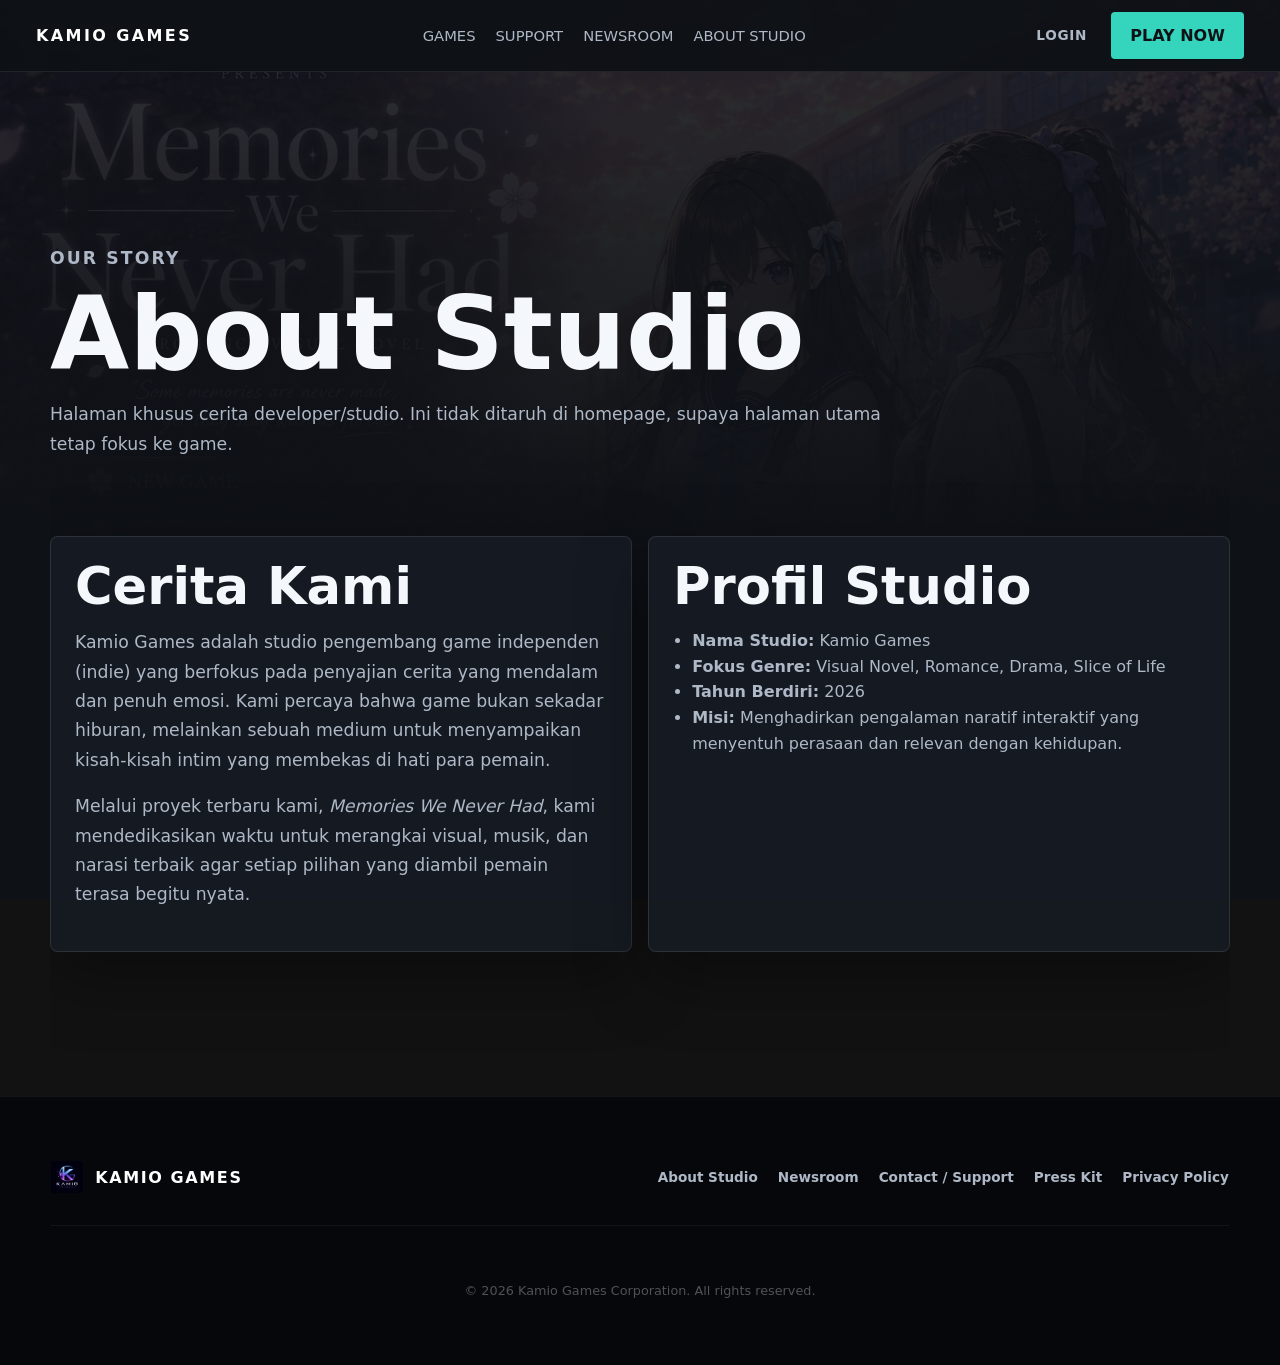
==== Frontend/about.html @ 35929f18 "revisi-2" ====
<!doctype html>
<html lang="id">
  <head>
    <meta charset="UTF-8" />
    <meta name="viewport" content="width=device-width, initial-scale=1.0" />
    <title>About Studio - Kamio Games</title>
    <link rel="stylesheet" href="styles.css" />
  </head>
  <body>
    <header class="site-header global-navbar">
      <a class="brand" href="index.html" aria-label="Kamio Games home">
        <span class="brand-text">KAMIO GAMES</span>
      </a>
      <nav class="main-nav" aria-label="Main navigation">
        <a href="index.html#games-section" class="nav-link">GAMES</a>
        <a href="contact.html" class="nav-link">SUPPORT</a>
        <a href="devlog.html" class="nav-link">NEWSROOM</a>
        <a href="about.html" class="nav-link">ABOUT STUDIO</a>
      </nav>
      <div class="header-right-actions">
        <a class="header-login" href="#">LOGIN</a>
        <a class="header-cta portal-cta" href="index.html#games-section">PLAY NOW</a>
      </div>
    </header>

    <main class="inner-page">
      <section class="page-hero section-label" data-point="A">
        <p class="eyebrow">Our Story</p>
        <h1>About Studio</h1>
        <p>
          Halaman khusus cerita developer/studio. Ini tidak ditaruh di homepage,
          supaya halaman utama tetap fokus ke game.
        </p>
      </section>

      <section class="content-grid">
        <article class="content-panel">
          <h2>Cerita Kami</h2>
          <p>
            Kamio Games adalah studio pengembang game independen (indie) yang
            berfokus pada penyajian cerita yang mendalam dan penuh emosi. Kami
            percaya bahwa game bukan sekadar hiburan, melainkan sebuah medium
            untuk menyampaikan kisah-kisah intim yang membekas di hati para
            pemain.
          </p>
          <p>
            Melalui proyek terbaru kami, <em>Memories We Never Had</em>, kami
            mendedikasikan waktu untuk merangkai visual, musik, dan narasi
            terbaik agar setiap pilihan yang diambil pemain terasa begitu nyata.
          </p>
        </article>
        <article class="content-panel">
          <h2>Profil Studio</h2>
          <ul>
            <li><strong>Nama Studio:</strong> Kamio Games</li>
            <li>
              <strong>Fokus Genre:</strong> Visual Novel, Romance, Drama, Slice
              of Life
            </li>
            <li><strong>Tahun Berdiri:</strong> 2026</li>
            <li>
              <strong>Misi:</strong> Menghadirkan pengalaman naratif interaktif
              yang menyentuh perasaan dan relevan dengan kehidupan.
            </li>
          </ul>
        </article>
      </section>
    </main>

    <footer class="site-footer portal-footer">
      <div class="footer-top-nexon">
        <div class="footer-brand-nexon">
          <img
            class="footer-logo"
            src="../Asset/Kamio-games-logo.jpeg"
            alt="Kamio Games"
          />
          <span>KAMIO GAMES</span>
        </div>
        <nav class="footer-links-nexon" aria-label="Footer navigation">
          <a href="about.html">About Studio</a>
          <a href="devlog.html">Newsroom</a>
          <a href="contact.html">Contact / Support</a>
          <a href="press-kit.html">Press Kit</a>
          <a href="privacy.html">Privacy Policy</a>
        </nav>
      </div>
      <div class="footer-bottom-nexon">
        <p>&copy; 2026 Kamio Games Corporation. All rights reserved.</p>
      </div>
    </footer>
  </body>
</html>
---- Frontend/styles.css ----
:root {
  color-scheme: dark;
  --bg: #0e1116;
  --bg-soft: #171c24;
  --bg-panel: #202733;
  --line: #343d4c;
  --text: #f4f7fb;
  --muted: #aeb8c6;
  --accent: #35d4bd;
  --accent-2: #f2c94c;
  --danger: #ff647c;
  --shadow: 0 24px 70px rgba(0, 0, 0, 0.36);
  --pad: clamp(1rem, 4vw, 4rem);
}

* {
  box-sizing: border-box;
}

html {
  scroll-behavior: smooth;
}

body {
  margin: 0;
  background:
    linear-gradient(180deg, rgba(14, 17, 22, 0.86), #0e1116 34rem),
    url("../Asset/main-menu.jpeg");
  background-attachment: fixed;
  background-position: center top;
  background-size: cover;
  color: var(--text);
  font-family:
    Inter,
    ui-sans-serif,
    system-ui,
    -apple-system,
    BlinkMacSystemFont,
    "Segoe UI",
    sans-serif;
}

a {
  color: inherit;
  text-decoration: none;
}

.site-header {
  position: sticky;
  top: 0;
  z-index: 10;
  display: grid;
  grid-template-columns: auto 1fr auto;
  align-items: center;
  gap: 2rem;
  min-height: 4.5rem;
  padding: 0 2.25rem;
  background: rgba(12, 15, 20, 0.92);
  border-bottom: 1px solid rgba(255, 255, 255, 0.08);
  backdrop-filter: blur(16px);
}

.brand,
.footer-brand {
  display: inline-flex;
  align-items: center;
  gap: 0.7rem;
  font-weight: 800;
  letter-spacing: 0;
}

.brand-mark {
  display: grid;
  width: 2rem;
  height: 2rem;
  place-items: center;
  background: linear-gradient(135deg, var(--accent), #3868ff);
  border-radius: 0.4rem;
  color: #081015;
  font-weight: 900;
}

.main-nav,
.site-footer nav {
  display: flex;
  flex-wrap: wrap;
  gap: 1.25rem;
  color: var(--muted);
  font-size: 0.92rem;
}

.main-nav {
  justify-content: center;
}

.main-nav a:hover,
.site-footer a:hover {
  color: var(--text);
}

.header-cta,
.primary-button,
.secondary-button {
  display: inline-flex;
  align-items: center;
  justify-content: center;
  min-height: 2.9rem;
  padding: 0 1.2rem;
  border-radius: 0.45rem;
  font-weight: 800;
}

.header-cta,
.primary-button {
  background: var(--accent);
  color: #061114;
}

.secondary-button {
  border: 1px solid rgba(255, 255, 255, 0.34);
  color: var(--text);
}

main {
  overflow: hidden;
}

.hero,
.preview-section,
.game-strip,
.game-overview,
.media-section,
.devlog,
.about,
.final-cta,
.inner-page {
  width: min(1180px, calc(100% - 2rem));
  margin: 0 auto;
}

.hero {
  display: grid;
  grid-template-columns: minmax(0, 0.95fr) minmax(20rem, 1.05fr);
  align-items: center;
  gap: 4rem;
  min-height: calc(100vh - 4.5rem);
  padding: 5rem 0 4rem;
}

.hero-copy {
  max-width: 38rem;
}

.eyebrow {
  margin: 0 0 0.85rem;
  color: var(--accent);
  font-size: 0.8rem;
  font-weight: 800;
  letter-spacing: 0.12em;
  text-transform: uppercase;
}

h1,
h2,
h3,
p {
  margin-top: 0;
}

h1 {
  margin-bottom: 1.2rem;
  font-size: clamp(3rem, 8vw, 6.8rem);
  line-height: 0.92;
}

h2 {
  margin-bottom: 1rem;
  font-size: clamp(2rem, 4vw, 3.4rem);
  line-height: 1;
}

h3 {
  margin-bottom: 1rem;
  font-size: 1.15rem;
}

.hero-text,
.preview-copy p,
.about p,
.post-list p,
.final-cta p,
.page-hero p,
.content-panel p {
  color: var(--muted);
  font-size: 1.08rem;
  line-height: 1.7;
}

.hero-actions {
  display: flex;
  flex-wrap: wrap;
  gap: 0.9rem;
  margin-top: 2rem;
}

.hero-art {
  min-height: 34rem;
  padding: 1rem;
  background:
    linear-gradient(135deg, rgba(53, 212, 189, 0.22), rgba(242, 201, 76, 0.06)),
    rgba(255, 255, 255, 0.04);
  border: 1px solid rgba(255, 255, 255, 0.12);
  box-shadow: var(--shadow);
}

.art-frame,
.preview-window,
.trailer-card,
.screenshot-row div {
  display: grid;
  place-items: center;
  background:
    linear-gradient(
      135deg,
      rgba(255, 255, 255, 0.12),
      rgba(255, 255, 255, 0.03)
    ),
    var(--bg-panel);
  border: 1px solid rgba(255, 255, 255, 0.12);
  border-radius: 12px;
  overflow: hidden;
  color: var(--text);
  text-align: center;
}

.art-frame {
  height: 100%;
  min-height: 32rem;
  align-content: center;
  gap: 0.7rem;
}

.art-frame span,
.preview-window span,
.trailer-card span {
  font-size: 2rem;
  font-weight: 900;
}

.art-frame small,
.preview-window small {
  max-width: 18rem;
  color: var(--muted);
  line-height: 1.5;
}

.section-heading {
  max-width: 44rem;
  margin-bottom: 2rem;
}

.preview-section {
  display: grid;
  grid-template-columns: minmax(0, 0.75fr) minmax(28rem, 1.25fr);
  align-items: center;
  gap: 2rem;
  padding: 2rem 0 5rem;
}

.preview-copy {
  max-width: 32rem;
}

.preview-window.image-preview {
  width: 100%;
  aspect-ratio: 3 / 2;
  max-height: 34rem;
  display: block;
  overflow: hidden;
}

.preview-window.image-preview img {
  width: 100%;
  height: 100%;
  object-fit: cover;
  object-position: center;
  display: block;
}

.game-strip {
  display: grid;
  grid-template-columns: repeat(4, minmax(0, 1fr));
  gap: 1px;
  overflow: hidden;
  background: rgba(255, 255, 255, 0.12);
  border: 1px solid rgba(255, 255, 255, 0.12);
  border-radius: 0.5rem;
  box-shadow: var(--shadow);
}

.game-strip article {
  display: grid;
  gap: 0.45rem;
  min-height: 7rem;
  padding: 1.4rem;
  background: rgba(23, 28, 36, 0.94);
}

.game-strip span {
  color: var(--accent-2);
  font-size: 0.78rem;
  font-weight: 800;
  letter-spacing: 0.08em;
  text-transform: uppercase;
}

.game-strip strong {
  font-size: 1.25rem;
}

.game-overview,
.media-section,
.devlog,
.about,
.final-cta {
  padding: 5rem 0;
}

.game-grid,
.post-list,
.feature-cards,
.content-grid {
  display: grid;
  grid-template-columns: repeat(2, minmax(0, 1fr));
  gap: 1rem;
}

.info-panel,
.feature-panel,
.feature-cards article,
.post-list article,
.content-panel,
.about,
.final-cta {
  background: rgba(23, 28, 36, 0.9);
  border: 1px solid rgba(255, 255, 255, 0.1);
  border-radius: 0.5rem;
  box-shadow: var(--shadow);
}

.info-panel,
.feature-panel,
.feature-cards article,
.post-list article,
.content-panel {
  padding: 1.5rem;
}

dl,
dd {
  margin: 0;
}

dl {
  display: grid;
  gap: 1rem;
}

dt,
.post-list span {
  color: var(--accent-2);
  font-size: 0.78rem;
  font-weight: 800;
  letter-spacing: 0.08em;
  text-transform: uppercase;
}

dd,
.feature-panel li,
.content-panel li {
  color: var(--muted);
  line-height: 1.6;
}

.feature-panel ul,
.content-panel ul {
  margin: 0;
  padding-left: 1.2rem;
}

.feature-cards {
  grid-template-columns: repeat(3, minmax(0, 1fr));
}

.feature-cards p {
  margin-bottom: 0;
  color: var(--muted);
  line-height: 1.65;
}

.trailer-card {
  aspect-ratio: 16 / 7;
  margin-bottom: 1rem;
}

.screenshot-row {
  display: grid;
  grid-template-columns: repeat(3, minmax(0, 1fr));
  gap: 1rem;
}

.screenshot-row div {
  aspect-ratio: 16 / 10;
  color: var(--muted);
  font-weight: 800;
}

.about {
  display: grid;
  grid-template-columns: 0.8fr 1.2fr;
  gap: 2rem;
  padding: 2rem;
}

.final-cta {
  text-align: center;
  padding: 4rem 2rem;
}

.final-cta .hero-actions {
  justify-content: center;
}

.inner-page {
  padding: 5rem 0;
}

.page-hero {
  display: grid;
  align-content: center;
  min-height: 24rem;
  padding: 5rem 0 3rem;
}

.page-hero h1 {
  max-width: 56rem;
}

.page-hero p {
  max-width: 52rem;
}

.content-grid,
.post-list {
  margin-bottom: 4rem;
}

.legal-copy {
  max-width: 56rem;
}

.site-footer {
  display: grid;
  justify-items: center;
  gap: 1.4rem;
  padding: 3.5rem 1rem;
  background: #0b0d11;
  color: var(--muted);
  text-align: center;
}

.site-footer p {
  margin: 0;
  font-size: 0.86rem;
}

@media (max-width: 820px) {
  .site-header {
    grid-template-columns: 1fr auto;
    gap: 1rem;
    padding: 0.8rem 1rem;
  }

  .main-nav {
    grid-column: 1 / -1;
    justify-content: flex-start;
    order: 3;
  }

  .hero,
  .preview-section,
  .game-strip,
  .game-grid,
  .post-list,
  .about,
  .feature-cards,
  .content-grid {
    grid-template-columns: 1fr;
  }

  .hero {
    gap: 2rem;
    min-height: auto;
    padding-top: 4rem;
  }

  .hero-art,
  .art-frame {
    min-height: 22rem;
  }
}

.screenshot-row {
  display: grid;
  grid-template-columns: repeat(3, minmax(0, 1fr));
  gap: 1rem;
}

.screenshot-row div {
  aspect-ratio: 16 / 10;
  color: var(--muted);
  font-weight: 800;
  border-radius: 24px;
  overflow: hidden;
  border: 1px solid rgba(255, 255, 255, 0.12);
}

.screenshot-row img {
  width: 100%;
  height: auto;
  aspect-ratio: 16 / 10;
  object-fit: cover;
  display: block;
  border-radius: 24px;
  transition: transform 0.3s ease;
  cursor: pointer;
}

.screenshot-row img:hover {
  transform: scale(1.04);
}

.section-label::before,
.hero.section-label::before {
  top: 1rem;
}

.download-page {
  background:
    linear-gradient(180deg, rgba(14, 17, 22, 0.35), rgba(14, 17, 22, 0.96)),
    url("../Asset/main-menu.jpeg");
  background-position: center;
  background-size: cover;
  background-attachment: fixed;
}

.download-hero {
  display: grid;
  place-items: center;
  min-height: calc(100vh - 4.5rem);
  padding: 4rem 1rem;
  text-align: center;
}

.download-hero-content {
  width: min(920px, 100%);
}

.download-hero p {
  max-width: 42rem;
  margin-left: auto;
  margin-right: auto;
  color: var(--muted);
  font-size: 1.08rem;
  line-height: 1.7;
}

.download-actions {
  display: flex;
  flex-wrap: wrap;
  gap: 1rem;
  margin-top: 2rem;
}

.download-actions-center {
  justify-content: center;
}

.download-button {
  display: inline-flex;
  align-items: center;
  gap: 0.75rem;
  min-width: 18rem;
  min-height: 5.6rem;
  padding: 1rem 1.4rem;
  border-radius: 0.45rem;
  font-weight: 900;
  text-transform: uppercase;
  box-shadow: 0 18px 45px rgba(0, 0, 0, 0.32);
  transition:
    transform 0.2s ease,
    box-shadow 0.2s ease,
    filter 0.2s ease;
}

.download-button:hover {
  transform: translateY(-3px);
  box-shadow: 0 24px 55px rgba(0, 0, 0, 0.42);
  filter: brightness(1.04);
}

.download-button strong {
  display: block;
  font-size: 1.1rem;
  line-height: 1.1;
  letter-spacing: 0.04em;
}

.download-button small {
  display: block;
  margin-top: 0.25rem;
  font-size: 0.78rem;
  color: rgba(255, 255, 255, 0.72);
  text-transform: none;
}

.download-icon {
  display: grid;
  place-items: center;
  width: 2.4rem;
  height: 2.4rem;
  flex: 0 0 auto;
  border-radius: 0.35rem;
  background: rgba(0, 0, 0, 0.22);
  color: #ffffff;
  font-size: 0.85rem;
  font-weight: 950;
}

.download-icon img {
  width: 1.65rem;
  height: 1.65rem;
  object-fit: contain;
}

.android-download {
  background: #35d4bd;
  color: #061114;
}

.android-download small {
  color: rgba(6, 17, 20, 0.72);
}

.android-download .download-icon {
  background: rgba(6, 17, 20, 0.16);
  color: #061114;
}

.windows-download {
  background: #f2c94c;
  color: #12100a;
}

.windows-download small {
  color: rgba(18, 16, 10, 0.72);
}

.windows-download .download-icon {
  background: rgba(18, 16, 10, 0.16);
  color: #12100a;
}

.download-section {
  width: min(1180px, calc(100% - 2rem));
  margin: 0 auto;
  padding: 5rem 2rem;
  text-align: center;
  background:
    linear-gradient(180deg, rgba(14, 17, 22, 0.74), rgba(14, 17, 22, 0.92)),
    url("main-menu.jpeg");
  background-position: center;
  background-size: cover;
  border: 1px solid rgba(255, 255, 255, 0.12);
  border-radius: 0.5rem;
  box-shadow: var(--shadow);
}

.download-section p {
  max-width: 42rem;
  margin-left: auto;
  margin-right: auto;
  color: var(--muted);
}

@media (max-width: 620px) {
  .download-actions {
    flex-direction: column;
  }

  .download-button {
    width: 100%;
    min-width: 0;
  }
}

.footer-logo {
  width: 2rem;
  height: 2rem;
  object-fit: cover;
  border-radius: 0.4rem;
}

.contact-body {
  background:
    linear-gradient(180deg, rgba(14, 17, 22, 0.35), rgba(14, 17, 22, 0.96)),
    url("../Asset/main-menu.jpeg") center / cover fixed;
}

.contact-page {
  min-height: 100vh;
  display: grid;
  align-items: center;
  padding: 5rem 2rem;
  overflow: hidden;
}

.contact-page::before {
  content: "";
  position: fixed;
  inset: 0;
  pointer-events: none;
}

.contact-shell {
  position: relative;
  z-index: 1;
  width: min(1120px, 100%);
  margin: 0 auto;
  display: grid;
  grid-template-columns: minmax(18rem, 0.72fr) minmax(22rem, 1fr);
  gap: clamp(2rem, 6vw, 5rem);
  align-items: center;
}

.contact-copy {
  max-width: 30rem;
}

.contact-copy h1 {
  margin-bottom: 1.25rem;
  font-size: clamp(4.5rem, 10vw, 8.5rem);
  line-height: 0.86;
}

.contact-copy p:not(.eyebrow) {
  color: rgba(244, 247, 251, 0.74);
  font-size: 1.08rem;
  line-height: 1.8;
}

.contact-board {
  display: grid;
  gap: 1rem;
  padding: 1rem;
  border: 1px solid rgba(255, 255, 255, 0.12);
  border-radius: 0.5rem;
  background:
    linear-gradient(
      135deg,
      rgba(255, 255, 255, 0.1),
      rgba(255, 255, 255, 0.03)
    ),
    rgba(15, 20, 29, 0.66);
  box-shadow: var(--shadow);
  backdrop-filter: blur(18px);
}

.support-card,
.social-grid a {
  border: 1px solid rgba(255, 255, 255, 0.1);
  background: rgba(13, 18, 27, 0.76);
  transition:
    transform 0.2s ease,
    border-color 0.2s ease,
    background 0.2s ease;
}

.support-card:hover,
.social-grid a:hover {
  transform: translateY(-3px);
  border-color: rgba(53, 212, 189, 0.58);
  background: rgba(24, 34, 45, 0.86);
}

.support-card {
  display: grid;
  gap: 0.65rem;
  min-height: 13rem;
  padding: clamp(1.4rem, 4vw, 2rem);
  border-left: 0.32rem solid var(--accent);
}

.support-card span,
.social-grid span {
  color: var(--accent-2);
  font-size: 0.76rem;
  font-weight: 900;
  letter-spacing: 0.1em;
  text-transform: uppercase;
}

.support-card strong {
  color: var(--text);
  font-size: clamp(1.55rem, 4vw, 2.6rem);
  line-height: 1.05;
}

.support-card small {
  max-width: 28rem;
  color: rgba(244, 247, 251, 0.62);
  font-size: 0.98rem;
  line-height: 1.6;
}

.social-grid {
  display: grid;
  grid-template-columns: repeat(3, minmax(0, 1fr));
  gap: 1rem;
}

.social-grid a {
  display: grid;
  gap: 0.35rem;
  min-height: 8rem;
  align-content: end;
  padding: 1.1rem;
  border-radius: 0.4rem;
}

.social-grid strong {
  color: var(--text);
  font-size: 1.05rem;
}

@media (max-width: 820px) {
  .contact-page {
    min-height: auto;
    padding: 4rem 1rem;
  }

  .contact-shell {
    grid-template-columns: 1fr;
  }

  .contact-copy h1 {
    font-size: clamp(4rem, 20vw, 6rem);
  }

  .social-grid {
    grid-template-columns: 1fr;
  }
}

.home-page {
  background: #090c10;
  font-family: "Inter", sans-serif;
}

.global-navbar {
  background: rgba(14, 17, 22, 0.95) !important;
  border-bottom: 1px solid rgba(255, 255, 255, 0.08);
  backdrop-filter: blur(10px);
}

.brand-text {
  font-weight: 900 !important;
  letter-spacing: 0.15em;
  color: #fff;
}

.header-right-actions {
  display: flex;
  align-items: center;
  gap: 1.5rem;
}

.header-login {
  color: var(--muted);
  font-size: 0.85rem;
  font-weight: 700;
  letter-spacing: 0.05em;
  transition: color 0.2s;
}

.header-login:hover {
  color: #fff;
}

.portal-cta {
  background: var(--accent) !important;
  color: #0e1116;
  font-weight: 800 !important;
  border-radius: 4px !important;
  padding: 0.5rem 1.2rem !important;
}

.portal-hero {
  position: relative;
  height: 80vh;
  min-height: 500px;
  display: flex;
  align-items: center;
  padding: 0 var(--pad);
  background:
    linear-gradient(
      90deg,
      rgba(9, 12, 16, 0.95) 30%,
      rgba(9, 12, 16, 0.4) 100%
    ),
    url("../Asset/main-menu.jpeg") no-repeat center top;
  background-size: cover;
  overflow: hidden;
}

.portal-hero-content {
  position: relative;
  z-index: 2;
  max-width: 600px;
}

.hero-tagline {
  color: var(--accent);
  font-weight: 800;
  letter-spacing: 0.2em;
  font-size: 0.9rem;
  margin-bottom: 0.5rem;
}

.hero-game-title {
  font-size: clamp(2.5rem, 5vw, 4rem);
  line-height: 1.1;
  font-weight: 900;
  margin: 0 0 1.5rem 0;
  color: #fff;
  text-shadow: 0 4px 20px rgba(0, 0, 0, 0.6);
}

.hero-game-desc {
  color: var(--muted);
  font-size: 1.1rem;
  line-height: 1.6;
  margin-bottom: 2rem;
}

.hero-portal-actions {
  display: flex;
  gap: 1rem;
  flex-wrap: wrap;
}

.btn-primary-nexon {
  background: #fff;
  color: #000;
  padding: 0.9rem 2rem;
  font-weight: 800;
  font-size: 0.95rem;
  border-radius: 4px;
  letter-spacing: 0.05em;
  transition:
    transform 0.2s,
    background-color 0.2s;
}

.btn-primary-nexon:hover {
  background: var(--accent);
  transform: translateY(-2px);
}

.btn-secondary-nexon {
  background: rgba(255, 255, 255, 0.1);
  color: #fff;
  padding: 0.9rem 2rem;
  font-weight: 700;
  font-size: 0.9rem;
  border-radius: 4px;
  backdrop-filter: blur(5px);
  border: 1px solid rgba(255, 255, 255, 0.2);
  transition: background 0.2s;
}

.btn-secondary-nexon:hover {
  background: rgba(255, 255, 255, 0.1);
}

.portal-games-grid-container {
  padding: 5rem var(--pad);
  max-width: 1300px;
  margin: 0 auto;
}

.section-header-nexon {
  display: flex;
  justify-content: space-between;
  align-items: center;
  border-bottom: 2px solid rgba(255, 255, 255, 0.5);
  padding-bottom: 1rem;
  margin-bottom: 2.5rem;
}

.section-header-nexon h2 {
  font-size: 1.75rem;
  font-weight: 900;
  letter-spacing: 0.05em;
  margin: 0;
}

.game-filters {
  display: flex;
  gap: 0.5rem;
}

.filter-btn {
  background: transparent;
  border: none;
  color: var(--muted);
  font-weight: 700;
  font-size: 0.85rem;
  cursor: pointer;
  letter-spacing: 0.05rem;
  transition: color 0.2s;
}

.filter-btn.active,
.filter-btn:hover {
  color: #fff;
  border-bottom: 2px solid #fff;
}

.games-grid-nexon {
  display: grid;
  grid-template-columns: repeat(auto-fill, minmax(320px, 1fr));
  gap: 1rem;
}

.game-card-nexon {
  background: #13171f;
  border-radius: 8px;
  overflow: hidden;
  border: 1px solid rgba(255, 255, 255, 0.03);
  transition:
    transform 0.3s,
    box-shadow 0.3s;
}

.game-card-nexon:hover {
  transform: translateY(-6px);
  box-shadow: 0 15px 35px rgba(0, 0, 0, 0.5);
  border-color: rgba(53, 212, 189, 0.3);
}

.card-img-wrapper {
  position: relative;
  height: 200px;
  background: #1a202c;
  overflow: hidden;
}

.card-img-wrapper img {
  width: 100%;
  height: 100%;
  object-fit: cover;
  transition: transform 0.5s;
}

.game-card-nexon:hover .card-img-wrapper img {
  transform: scale(1.05);
}

.card-hover-overlay {
  position: absolute;
  top: 0;
  left: 0;
  width: 100%;
  height: 100%;
  background: rgba(9, 12, 16, 0.8);
  display: flex;
  align-items: center;
  justify-content: center;
  opacity: 0;
  transition: opacity 0.25s;
}

.card-img-wrapper:hover .card-hover-overlay {
  opacity: 1;
}

.card-btn {
  background: var(--accent);
  color: #000;
  padding: 0.6rem 1.5rem;
  font-weight: 800;
  font-size: 0.85rem;
  border-radius: 4px;
}

.placeholder-card-img {
  width: 100%;
  height: 100%;
  display: flex;
  align-items: center;
  justify-content: center;
  color: rgba(255, 255, 255, 0.2);
  font-weight: 700;
  letter-spacing: 0.1em;
  font-size: 0.9rem;
}

.game-card-info {
  padding: 1.5rem;
}

.game-card-info h3 {
  margin: 0 0 0.5rem 0;
  font-size: 1.2rem;
  color: #fff;
}

.game-card-info p {
  margin: 0 0 1rem 0;
  color: var(--muted);
  font-size: 0.85rem;
}

.platform-tags {
  display: flex;
  gap: 0.5rem;
}

.platform-tags span {
  font-size: 0.65rem;
  font-weight: 800;
  padding: 0.2rem 0.5rem;
  border-radius: 3px;
  background: rgba(255, 255, 255, 0.08);
}

.tag-pc {
  color: #56ccf2;
}
.tag-mobile {
  color: #6fcf97;
}
.item-disabled {
  opacity: 0.6;
}

.game-card-nexon.is-hidden {
  display: none;
}

.portal-news-section {
  padding: 2rem var(--pad) 6rem var(--pad);
  max-width: 1300px;
  margin: 0 auto;
}

.view-all-news {
  color: var(--accent);
  font-size: 0.9rem;
  font-weight: 700;
}

.news-list-nexon {
  display: grid;
  grid-template-columns: repeat(auto-fit, minmax(450px, 1fr));
  gap: 1.5rem;
}

@media (max-width: 600px) {
  .news-list-nexon {
    grid-template-columns: 1fr;
  }
}

.news-item-card {
  background: rgba(255, 255, 255, 0.02);
  border: 1px solid rgba(255, 255, 255, 0.05);
  padding: 2rem;
  border-radius: 6px;
  cursor: pointer;
  transition:
    background 0.2s,
    border-color 0.2s;
}

.news-item-card:hover {
  background: rgba(255, 255, 255, 0.04);
  border-color: rgba(255, 255, 255, 0.1);
}

.news-date {
  color: var(--muted);
  font-size: 0.8rem;
  margin-right: 1rem;
}

.news-category {
  color: var(--accent-2);
  font-weight: 800;
  font-size: 0.75rem;
  letter-spacing: 0.05em;
}

.news-item-card h3 {
  margin: 0.75rem 0;
  color: #fff;
  font-size: 1.2rem;
}

.news-item-card p {
  margin: 0;
  color: var(--muted);
  font-size: 0.9rem;
  line-height: 1.5;
}

.portal-footer {
  background: #05070a !important;
  border-top: 1px solid rgba(255, 255, 255, 0.05);
  padding: 4rem var(--pad) !important;
}

.footer-top-nexon {
  width: min(1300px, 100%);
  display: flex;
  justify-content: space-between;
  align-items: center;
  flex-wrap: wrap;
  gap: 2rem;
  margin-bottom: 2rem;
  border-bottom: 1px solid rgba(255, 255, 255, 0.05);
  padding-bottom: 2rem;
}

.footer-brand-nexon {
  display: flex;
  align-items: center;
  gap: 0.75rem;
  font-weight: 900;
  letter-spacing: 0.1em;
  color: #fff;
}

.footer-logo {
  height: 2rem;
  border-radius: 4px;
}

.footer-links-nexon {
  display: flex;
  gap: 1.5rem;
  flex-wrap: wrap;
}

.footer-links-nexon a {
  font-size: 0.85rem;
  color: var(--muted);
  font-weight: 600;
}

.footer-links-nexon a:hover {
  color: #fff;
}

.footer-bottom-nexon p {
  color: rgba(255, 255, 255, 0.3);
  font-size: 0.8rem !important;
  line-height: 1.6;
  margin: 0;
}

.launcher-section {
  max-width: 1300px;
  margin: 0 auto;
  padding: 3rem var(--pad);
  display: flex;
  justify-content: space-between;
  align-items: center;
  gap: 2rem;
  background: #111722;
  border-top: 1px solid rgba(255, 255, 255, 0.08);
  border-bottom: 1px solid rgba(255, 255, 255, 0.08);
}

.launcher-copy {
  max-width: 44rem;
}

.launcher-copy h2 {
  margin: 0 0 1rem;
  font-size: clamp(1.8rem, 3vw, 2.8rem);
}

.launcher-copy p {
  margin: 0;
  color: var(--muted);
  line-height: 1.6;
}

@media (max-width: 720px) {
  .launcher-section {
    flex-direction: column;
    align-items: flex-start;
  }
}

@media (max-width: 820px) {
  .header-right-actions {
    justify-content: flex-end;
  }

  .section-header-nexon {
    align-items: flex-start;
    flex-direction: column;
    gap: 1rem;
  }
}
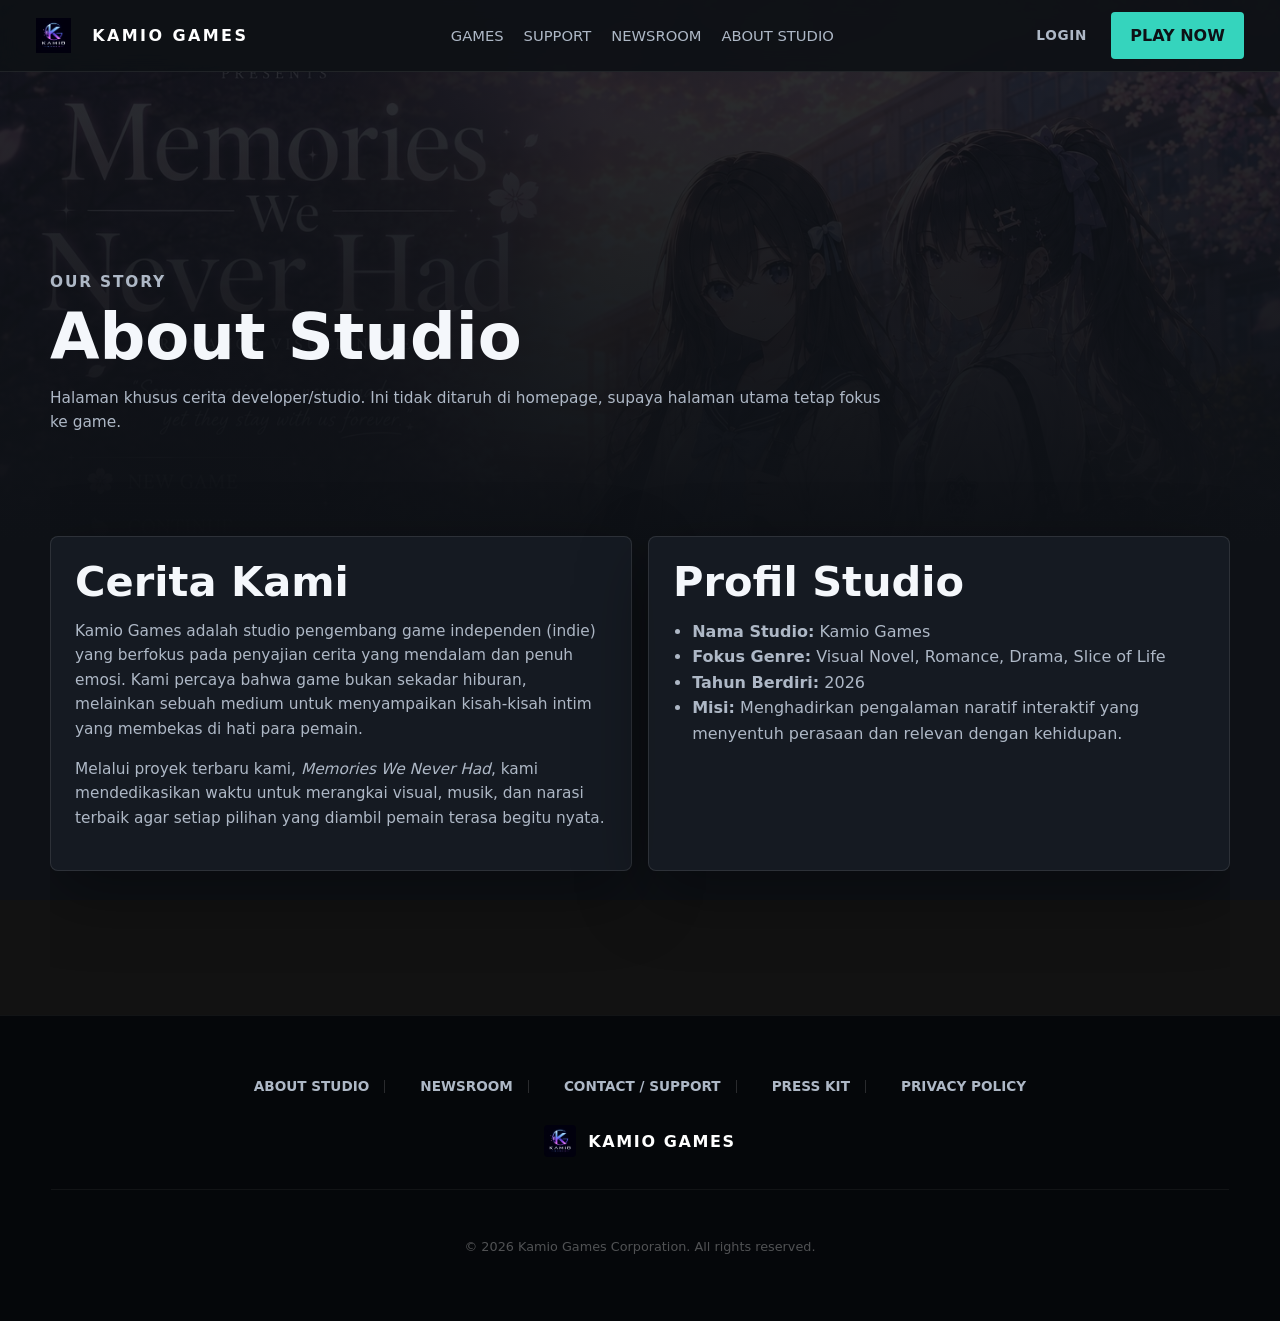
==== commit 0c260943: "revisi logo title-1" ====
--- a/Frontend/about.html
+++ b/Frontend/about.html
@@ -4,11 +4,12 @@
     <meta charset="UTF-8" />
     <meta name="viewport" content="width=device-width, initial-scale=1.0" />
     <title>About Studio - Kamio Games</title>
-    <link rel="stylesheet" href="styles.css" />
+    <link rel="stylesheet" href="styles.css?v=3" />
   </head>
   <body>
     <header class="site-header global-navbar">
       <a class="brand" href="index.html" aria-label="Kamio Games home">
+        <img src="../Asset/Kamio-games-logo.jpeg" alt="Kamio Logo" class="nav-logo">
         <span class="brand-text">KAMIO GAMES</span>
       </a>
       <nav class="main-nav" aria-label="Main navigation">
--- a/Frontend/styles.css
+++ b/Frontend/styles.css
@@ -1040,7 +1040,7 @@
 .games-grid-nexon {
   display: grid;
   grid-template-columns: repeat(auto-fill, minmax(320px, 1fr));
-  gap: 1rem;
+  gap: clamp(1.5rem, 3vw, 2.5rem);
 }
 
 .game-card-nexon {
@@ -1234,13 +1234,40 @@
 .footer-top-nexon {
   width: min(1300px, 100%);
   display: flex;
-  justify-content: space-between;
-  align-items: center;
-  flex-wrap: wrap;
-  gap: 2rem;
-  margin-bottom: 2rem;
+  flex-direction: column;
+  align-items: center;
+  gap: 1.5rem;
+  margin-bottom: 1.5rem;
   border-bottom: 1px solid rgba(255, 255, 255, 0.05);
   padding-bottom: 2rem;
+}
+
+.footer-links-nexon {
+  display: flex;
+  justify-content: center;
+  flex-wrap: wrap;
+  gap: 0;
+  order: 1;
+}
+
+.footer-links-nexon a {
+  font-size: 0.85rem;
+  color: var(--muted);
+  font-weight: 600;
+  text-transform: uppercase;
+  padding: 0 15px;
+  border-right: 1px solid rgba(255, 255, 255, 0.15);
+  line-height: 1;
+  margin-bottom: 0.5rem;
+  transition: color 0.2s;
+}
+
+.footer-links-nexon a:last-child {
+  border-right: none;
+}
+
+.footer-links-nexon a:hover {
+  color: #fff;
 }
 
 .footer-brand-nexon {
@@ -1250,6 +1277,7 @@
   font-weight: 900;
   letter-spacing: 0.1em;
   color: #fff;
+  order: 2;
 }
 
 .footer-logo {
@@ -1257,27 +1285,13 @@
   border-radius: 4px;
 }
 
-.footer-links-nexon {
-  display: flex;
-  gap: 1.5rem;
-  flex-wrap: wrap;
-}
-
-.footer-links-nexon a {
-  font-size: 0.85rem;
-  color: var(--muted);
-  font-weight: 600;
-}
-
-.footer-links-nexon a:hover {
-  color: #fff;
-}
 
 .footer-bottom-nexon p {
   color: rgba(255, 255, 255, 0.3);
   font-size: 0.8rem !important;
   line-height: 1.6;
   margin: 0;
+  text-align: center;
 }
 
 .launcher-section {
@@ -1326,3 +1340,249 @@
     gap: 1rem;
   }
 }
+
+@media screen and (max-width: 768px) {
+  :root {
+    --pad: 1.25rem;
+  }
+
+  .global-navbar {
+    height: 60px;
+    padding: 0 1rem !important;
+  }
+
+  .global-navbar .main-nav {
+    display: none !important;
+  }
+
+  .header-right-actions {
+    gap: 0.5rem;
+  }
+
+  .header-login {
+    font-size: 0.8rem;
+  }
+
+  .portal-cta {
+    padding: 0.4rem 0.8rem !important;
+    font-size: 0.75rem !important;
+  }
+
+  .portal-hero {
+    height: 60vh;
+    min-height: 400px;
+    padding: 2rem 1.25rem;
+    display: flex;
+    align-items: flex-end;
+  }
+
+  .portal-hero-content {
+    max-width: 100%;
+    text-align: left;
+  }
+
+  .portal-hero-content h1,
+  .hero-game-title {
+    font-size: 1.8rem !important;
+    line-height: 1.2;
+    margin-bottom: 0.75rem;
+  }
+
+  .portal-hero-content p {
+    font-size: 0.9rem !important;
+    line-height: 1.4;
+  }
+
+  #games-section {
+    padding: 2.5rem 1.25rem !important;
+  }
+
+  .games-grid-nexon {
+    grid-template-columns: 1fr !important;
+    gap: 1.5rem;
+  }
+
+  .game-card-nexon {
+    max-width: 100%;
+  }
+
+  .card-img-wrapper {
+    height: 160px;
+  }
+
+  .game-card-info h3 {
+    font-size: 1.1rem !important;
+  }
+
+  .game-card-info p {
+    font-size: 0.85rem !important;
+  }
+
+  .portal-news-section {
+    padding: 2rem 1.25rem 4rem 1.25rem !important;
+  }
+
+  .news-list-nexon {
+    grid-template-columns: 1fr !important;
+    gap: 1rem;
+  }
+
+  .news-item-card {
+    padding: 1.25rem !important;
+  }
+
+  .news-item-card h3 {
+    font-size: 1.05rem !important;
+    margin: 0.5rem 0;
+  }
+
+  .news-item-card p {
+    font-size: 0.85rem !important;
+  }
+
+  .portal-footer {
+    padding: 2.5rem 1.25rem !important;
+  }
+
+/*
+  .footer-top-nexon {
+    flex-direction: column;
+    align-items: flex-start;
+    gap: 1.5rem;
+  }
+
+  .footer-links-nexon {
+    flex-direction: column;
+    gap: 0.8rem;
+  }
+*/
+
+  .footer-links-nexon a {
+    font-size: 0.8rem;
+  }
+}
+
+h1 { font-size: clamp(2.2rem, 5vw, 4rem) !important; }
+h2 { font-size: clamp(1.6rem, 3.5vw, 2.6rem) !important; }
+h3 { font-size: clamp(1.1rem, 2vw, 1.35rem) !important; }
+
+.contact-copy h1 { font-size: clamp(3rem, 6vw, 5.5rem) !important; }
+
+.hero-game-title { font-size: clamp(1.8rem, 4vw, 3rem) !important; }
+
+.support-card strong { font-size: clamp(1.2rem, 2.5vw, 1.8rem) !important; }
+
+p, .hero-text, .preview-copy p, .about p, .post-list p, .final-cta p, .page-hero p, .content-panel p, .hero-game-desc {
+    font-size: clamp(0.95rem, 1.2vw, 1.05rem) !important;
+    line-height: 1.6 !important;
+}
+
+@media screen and (max-width: 768px) {
+    body, main {
+        overflow-x: hidden !important;
+        width: 100% !important;
+    }
+
+    .portal-hero, .portal-games-grid-container, .portal-news-section, .launcher-section, .footer-top-nexon, .download-section {
+        padding-left: 1.25rem !important;
+        padding-right: 1.25rem !important;
+    }
+
+    .portal-hero {
+        height: auto !important;
+        min-height: 70vh !important;
+        padding-top: 6rem !important;
+        padding-bottom: 3rem !important;
+        align-items: center !important;
+    }
+
+    .hero-portal-actions, .download-actions {
+        flex-direction: column !important;
+        width: 100% !important;
+        gap: 0.8rem !important;
+    }
+    .hero-portal-actions a, .download-actions a {
+        width: 100% !important;
+        text-align: center !important;
+        justify-content: center !important;
+    }
+
+    .games-grid-nexon, .news-list-nexon, .feature-cards, .screenshot-row, .game-strip {
+        grid-template-columns: 1fr !important;
+        gap: 1.25rem !important;
+    }
+
+    .site-header {
+        padding: 0.5rem 1rem !important;
+        gap: 0.5rem !important;
+    }
+    .header-right-actions {
+        gap: 0.75rem !important;
+    }
+    .header-cta, .portal-cta {
+        padding: 0.4rem 0.8rem !important;
+        font-size: 0.75rem !important;
+        min-height: 0 !important;
+    }
+
+    .header-cta, .portal-cta {
+        padding: 0.4rem 0.8rem !important;
+        font-size: 0.75rem !important;
+        min-height: 0 !important;
+    }
+
+    .game-filters {
+        flex-wrap: wrap !important;
+    }
+
+    .filter-btn {
+        display: inline-block !important;
+    }
+}
+
+.title-with-logo {
+  display: flex;
+  align-items: center;
+  gap: 15px;
+  margin-bottom: 10px;
+}
+
+.mini-logo {
+  height: 40px;
+  width: auto;
+  object-fit: contain;
+}
+
+@media screen and (max-width: 768px) {
+  .mini-logo {
+    height: 30px;
+  }
+}
+
+.popup-overlay {
+    position: fixed; top: 0; left: 0; width: 100%; height: 100%;
+    background: rgba(0, 0, 0, 0.9); display: flex;
+    justify-content: center; align-items: center; z-index: 9999;
+}
+.popup-content {
+    background: #202733; padding: 2rem; border-radius: 12px;
+    text-align: center; max-width: 400px; border: 1px solid #35d4bd;
+    color: white;
+}
+.close-btn {
+    margin-top: 1rem; padding: 0.6rem 1.5rem; cursor: pointer;
+    background: #35d4bd; color: #0e1116; border: none;
+    border-radius: 4px; font-weight: bold;
+}
+
+.nav-logo {
+    height: 35px;
+    width: auto;
+    margin-right: 10px;
+    vertical-align: middle;
+}
+
+.brand {
+    display: flex;
+    align-items: center;
+}
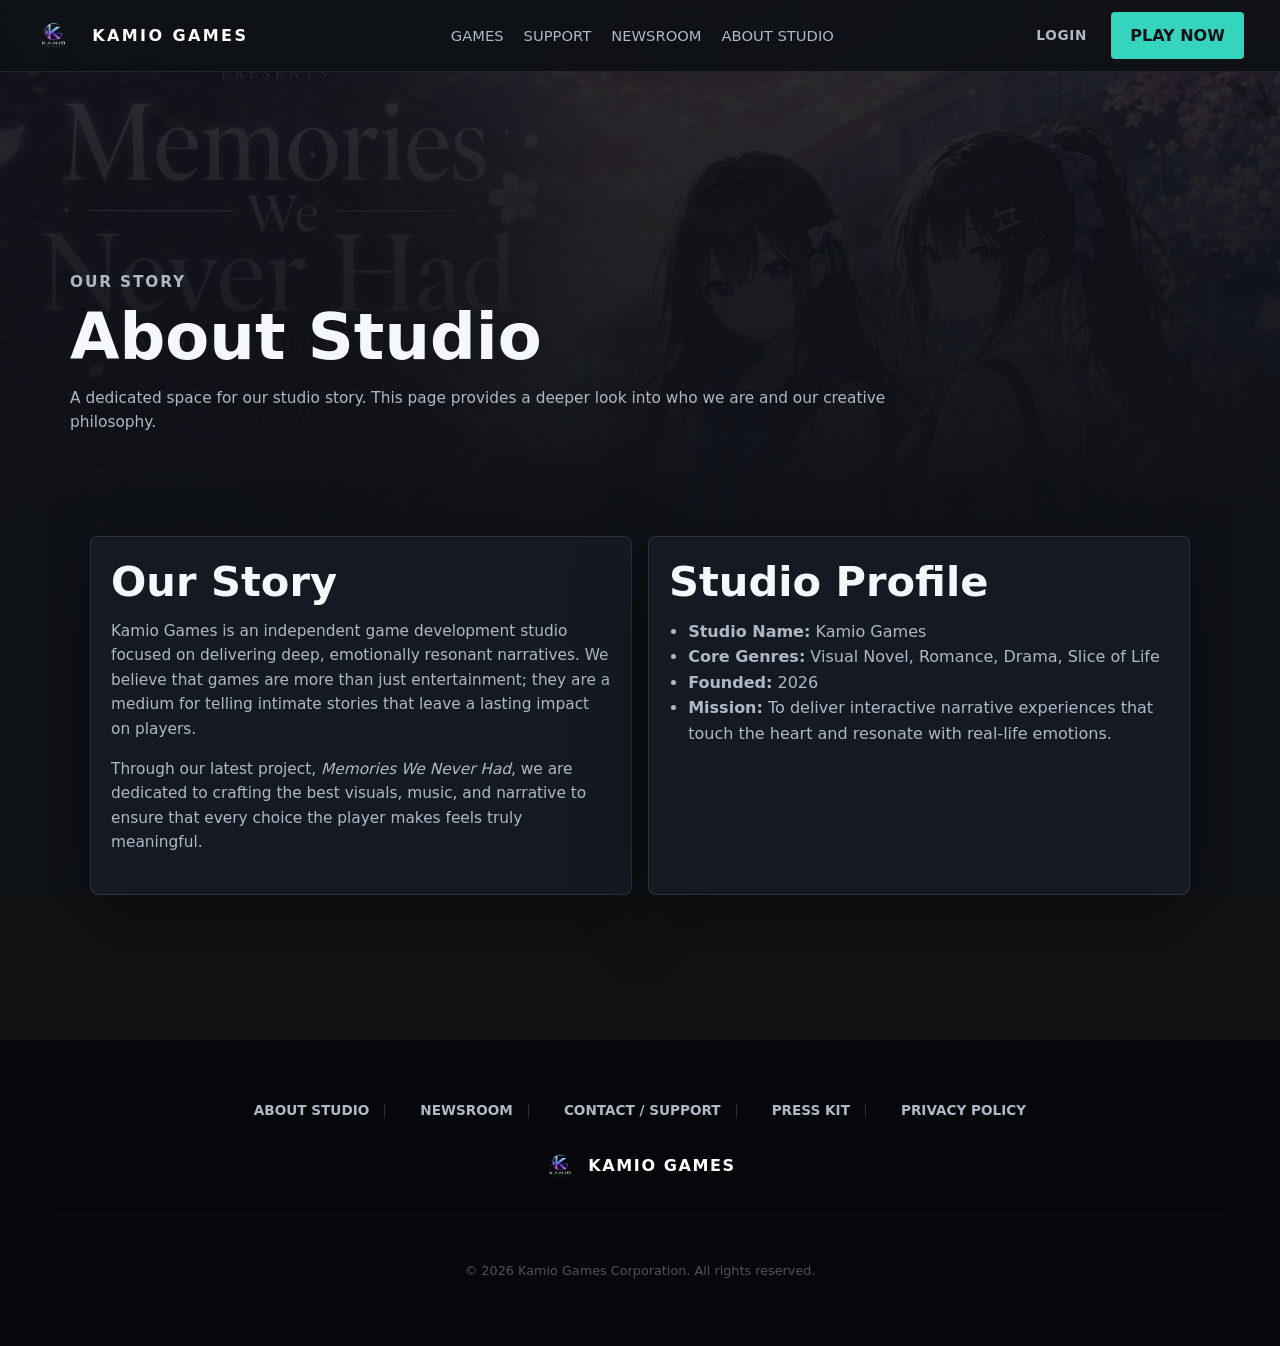
==== commit 5eb0e390: "revisi tampilan mobile dan perubahan bahasa" ====
--- a/Frontend/about.html
+++ b/Frontend/about.html
@@ -1,5 +1,5 @@
 <!doctype html>
-<html lang="id">
+<html lang="en">
   <head>
     <meta charset="UTF-8" />
     <meta name="viewport" content="width=device-width, initial-scale=1.0" />
@@ -9,7 +9,11 @@
   <body>
     <header class="site-header global-navbar">
       <a class="brand" href="index.html" aria-label="Kamio Games home">
-        <img src="../Asset/Kamio-games-logo.jpeg" alt="Kamio Logo" class="nav-logo">
+        <img
+          src="../Asset/Kamio-games-logo.png"
+          alt="Kamio Logo"
+          class="nav-logo"
+        />
         <span class="brand-text">KAMIO GAMES</span>
       </a>
       <nav class="main-nav" aria-label="Main navigation">
@@ -20,7 +24,9 @@
       </nav>
       <div class="header-right-actions">
         <a class="header-login" href="#">LOGIN</a>
-        <a class="header-cta portal-cta" href="index.html#games-section">PLAY NOW</a>
+        <a class="header-cta portal-cta" href="index.html#games-section"
+          >PLAY NOW</a
+        >
       </div>
     </header>
 
@@ -29,39 +35,39 @@
         <p class="eyebrow">Our Story</p>
         <h1>About Studio</h1>
         <p>
-          Halaman khusus cerita developer/studio. Ini tidak ditaruh di homepage,
-          supaya halaman utama tetap fokus ke game.
+          A dedicated space for our studio story. This page provides a deeper
+          look into who we are and our creative philosophy.
         </p>
       </section>
 
       <section class="content-grid">
         <article class="content-panel">
-          <h2>Cerita Kami</h2>
+          <h2>Our Story</h2>
           <p>
-            Kamio Games adalah studio pengembang game independen (indie) yang
-            berfokus pada penyajian cerita yang mendalam dan penuh emosi. Kami
-            percaya bahwa game bukan sekadar hiburan, melainkan sebuah medium
-            untuk menyampaikan kisah-kisah intim yang membekas di hati para
-            pemain.
+            Kamio Games is an independent game development studio focused on
+            delivering deep, emotionally resonant narratives. We believe that
+            games are more than just entertainment; they are a medium for
+            telling intimate stories that leave a lasting impact on players.
           </p>
           <p>
-            Melalui proyek terbaru kami, <em>Memories We Never Had</em>, kami
-            mendedikasikan waktu untuk merangkai visual, musik, dan narasi
-            terbaik agar setiap pilihan yang diambil pemain terasa begitu nyata.
+            Through our latest project, <em>Memories We Never Had</em>, we are
+            dedicated to crafting the best visuals, music, and narrative to
+            ensure that every choice the player makes feels truly meaningful.
           </p>
         </article>
         <article class="content-panel">
-          <h2>Profil Studio</h2>
+          <h2>Studio Profile</h2>
           <ul>
-            <li><strong>Nama Studio:</strong> Kamio Games</li>
+            <li><strong>Studio Name:</strong> Kamio Games</li>
             <li>
-              <strong>Fokus Genre:</strong> Visual Novel, Romance, Drama, Slice
+              <strong>Core Genres:</strong> Visual Novel, Romance, Drama, Slice
               of Life
             </li>
-            <li><strong>Tahun Berdiri:</strong> 2026</li>
+            <li><strong>Founded:</strong> 2026</li>
             <li>
-              <strong>Misi:</strong> Menghadirkan pengalaman naratif interaktif
-              yang menyentuh perasaan dan relevan dengan kehidupan.
+              <strong>Mission:</strong> To deliver interactive narrative
+              experiences that touch the heart and resonate with real-life
+              emotions.
             </li>
           </ul>
         </article>
@@ -73,7 +79,7 @@
         <div class="footer-brand-nexon">
           <img
             class="footer-logo"
-            src="../Asset/Kamio-games-logo.jpeg"
+            src="../Asset/Kamio-games-logo.png"
             alt="Kamio Games"
           />
           <span>KAMIO GAMES</span>
--- a/Frontend/styles.css
+++ b/Frontend/styles.css
@@ -713,8 +713,18 @@
 
 .contact-body {
   background:
-    linear-gradient(180deg, rgba(14, 17, 22, 0.35), rgba(14, 17, 22, 0.96)),
+    linear-gradient(180deg, rgba(14, 17, 22, 0.85), rgba(14, 17, 22, 0.95)),
     url("../Asset/main-menu.jpeg") center / cover fixed;
+  color: var(--text);
+}
+
+.contact-copy h1 {
+  color: #ffffff;
+  text-shadow: 0 4px 10px rgba(0, 0, 0, 0.5);
+}
+
+.contact-copy p {
+  color: var(--muted);
 }
 
 .contact-page {
@@ -1285,7 +1295,6 @@
   border-radius: 4px;
 }
 
-
 .footer-bottom-nexon p {
   color: rgba(255, 255, 255, 0.3);
   font-size: 0.8rem !important;
@@ -1327,6 +1336,16 @@
     flex-direction: column;
     align-items: flex-start;
   }
+
+  .inner-page,
+  .content-grid,
+  .content-panel,
+  .legal-copy,
+  .post-list {
+    padding-left: 1.25rem !important;
+    padding-right: 1.25rem !important;
+    box-sizing: border-box !important;
+  }
 }
 
 @media (max-width: 820px) {
@@ -1444,7 +1463,7 @@
     padding: 2.5rem 1.25rem !important;
   }
 
-/*
+  /*
   .footer-top-nexon {
     flex-direction: column;
     align-items: flex-start;
@@ -1460,84 +1479,128 @@
   .footer-links-nexon a {
     font-size: 0.8rem;
   }
-}
-
-h1 { font-size: clamp(2.2rem, 5vw, 4rem) !important; }
-h2 { font-size: clamp(1.6rem, 3.5vw, 2.6rem) !important; }
-h3 { font-size: clamp(1.1rem, 2vw, 1.35rem) !important; }
-
-.contact-copy h1 { font-size: clamp(3rem, 6vw, 5.5rem) !important; }
-
-.hero-game-title { font-size: clamp(1.8rem, 4vw, 3rem) !important; }
-
-.support-card strong { font-size: clamp(1.2rem, 2.5vw, 1.8rem) !important; }
-
-p, .hero-text, .preview-copy p, .about p, .post-list p, .final-cta p, .page-hero p, .content-panel p, .hero-game-desc {
-    font-size: clamp(0.95rem, 1.2vw, 1.05rem) !important;
-    line-height: 1.6 !important;
+
+  .inner-page,
+  .content-grid,
+  .content-panel,
+  .legal-copy,
+  .post-list {
+    padding-left: 1.25rem !important;
+    padding-right: 1.25rem !important;
+    box-sizing: border-box !important;
+  }
+}
+
+h1 {
+  font-size: clamp(2.2rem, 5vw, 4rem) !important;
+}
+h2 {
+  font-size: clamp(1.6rem, 3.5vw, 2.6rem) !important;
+}
+h3 {
+  font-size: clamp(1.1rem, 2vw, 1.35rem) !important;
+}
+
+.contact-copy h1 {
+  font-size: clamp(3rem, 6vw, 5.5rem) !important;
+}
+
+.hero-game-title {
+  font-size: clamp(1.8rem, 4vw, 3rem) !important;
+}
+
+.support-card strong {
+  font-size: clamp(1.2rem, 2.5vw, 1.8rem) !important;
+}
+
+p,
+.hero-text,
+.preview-copy p,
+.about p,
+.post-list p,
+.final-cta p,
+.page-hero p,
+.content-panel p,
+.hero-game-desc {
+  font-size: clamp(0.95rem, 1.2vw, 1.05rem) !important;
+  line-height: 1.6 !important;
 }
 
 @media screen and (max-width: 768px) {
-    body, main {
-        overflow-x: hidden !important;
-        width: 100% !important;
-    }
-
-    .portal-hero, .portal-games-grid-container, .portal-news-section, .launcher-section, .footer-top-nexon, .download-section {
-        padding-left: 1.25rem !important;
-        padding-right: 1.25rem !important;
-    }
-
-    .portal-hero {
-        height: auto !important;
-        min-height: 70vh !important;
-        padding-top: 6rem !important;
-        padding-bottom: 3rem !important;
-        align-items: center !important;
-    }
-
-    .hero-portal-actions, .download-actions {
-        flex-direction: column !important;
-        width: 100% !important;
-        gap: 0.8rem !important;
-    }
-    .hero-portal-actions a, .download-actions a {
-        width: 100% !important;
-        text-align: center !important;
-        justify-content: center !important;
-    }
-
-    .games-grid-nexon, .news-list-nexon, .feature-cards, .screenshot-row, .game-strip {
-        grid-template-columns: 1fr !important;
-        gap: 1.25rem !important;
-    }
-
-    .site-header {
-        padding: 0.5rem 1rem !important;
-        gap: 0.5rem !important;
-    }
-    .header-right-actions {
-        gap: 0.75rem !important;
-    }
-    .header-cta, .portal-cta {
-        padding: 0.4rem 0.8rem !important;
-        font-size: 0.75rem !important;
-        min-height: 0 !important;
-    }
-
-    .header-cta, .portal-cta {
-        padding: 0.4rem 0.8rem !important;
-        font-size: 0.75rem !important;
-        min-height: 0 !important;
-    }
-
-    .game-filters {
-        flex-wrap: wrap !important;
-    }
-
-    .filter-btn {
-        display: inline-block !important;
-    }
+  body,
+  main {
+    overflow-x: hidden !important;
+    width: 100% !important;
+  }
+
+  .portal-hero,
+  .portal-games-grid-container,
+  .portal-news-section,
+  .launcher-section,
+  .footer-top-nexon,
+  .download-section {
+    padding-left: 1.25rem !important;
+    padding-right: 1.25rem !important;
+  }
+
+  .portal-hero {
+    height: auto !important;
+    min-height: 70vh !important;
+    padding-top: 6rem !important;
+    padding-bottom: 3rem !important;
+    align-items: center !important;
+  }
+
+  .hero-portal-actions,
+  .download-actions {
+    flex-direction: column !important;
+    width: 100% !important;
+    gap: 0.8rem !important;
+  }
+  .hero-portal-actions a,
+  .download-actions a {
+    width: 100% !important;
+    text-align: center !important;
+    justify-content: center !important;
+  }
+
+  .games-grid-nexon,
+  .news-list-nexon,
+  .feature-cards,
+  .screenshot-row,
+  .game-strip {
+    grid-template-columns: 1fr !important;
+    gap: 1.25rem !important;
+  }
+
+  .site-header {
+    padding: 0.5rem 1rem !important;
+    gap: 0.5rem !important;
+  }
+  .header-right-actions {
+    gap: 0.75rem !important;
+  }
+  .header-cta,
+  .portal-cta {
+    padding: 0.4rem 0.8rem !important;
+    font-size: 0.75rem !important;
+    min-height: 0 !important;
+  }
+
+  .header-cta,
+  .portal-cta {
+    padding: 0.4rem 0.8rem !important;
+    font-size: 0.75rem !important;
+    min-height: 0 !important;
+  }
+
+  .game-filters {
+    flex-wrap: wrap !important;
+  }
+
+  .filter-btn {
+    display: inline-block !important;
+  }
 }
 
 .title-with-logo {
@@ -1553,36 +1616,137 @@
   object-fit: contain;
 }
 
+.inner-page,
+.content-grid,
+.content-panel,
+.legal-copy,
+.post-list {
+  padding-left: 1.25rem !important;
+  padding-right: 1.25rem !important;
+  box-sizing: border-box !important;
+}
+
 @media screen and (max-width: 768px) {
   .mini-logo {
     height: 30px;
   }
+
+  .inner-page,
+  .content-grid,
+  .content-panel,
+  .legal-copy,
+  .post-list {
+    padding-left: 1.25rem !important;
+    padding-right: 1.25rem !important;
+    box-sizing: border-box !important;
+  }
+
+  .inner-page,
+  .content-grid,
+  .content-panel,
+  .legal-copy,
+  .post-list {
+    padding-left: 1.25rem !important;
+    padding-right: 1.25rem !important;
+    box-sizing: border-box !important;
+  }
 }
 
 .popup-overlay {
-    position: fixed; top: 0; left: 0; width: 100%; height: 100%;
-    background: rgba(0, 0, 0, 0.9); display: flex;
-    justify-content: center; align-items: center; z-index: 9999;
-}
+  position: fixed;
+  top: 0;
+  left: 0;
+  width: 100%;
+  height: 100%;
+  background: rgba(0, 0, 0, 0.9);
+  display: flex;
+  justify-content: center;
+  align-items: center;
+  z-index: 9999;
+}
+
 .popup-content {
-    background: #202733; padding: 2rem; border-radius: 12px;
-    text-align: center; max-width: 400px; border: 1px solid #35d4bd;
-    color: white;
-}
+  background: #202733;
+  padding: 2rem;
+  border-radius: 12px;
+  text-align: center;
+  max-width: 400px;
+  border: 1px solid #35d4bd;
+  color: white;
+}
+
 .close-btn {
-    margin-top: 1rem; padding: 0.6rem 1.5rem; cursor: pointer;
-    background: #35d4bd; color: #0e1116; border: none;
-    border-radius: 4px; font-weight: bold;
+  margin-top: 1rem;
+  padding: 0.6rem 1.5rem;
+  cursor: pointer;
+  background: #35d4bd;
+  color: #0e1116;
+  border: none;
+  border-radius: 4px;
+  font-weight: bold;
 }
 
 .nav-logo {
-    height: 35px;
-    width: auto;
-    margin-right: 10px;
-    vertical-align: middle;
+  height: 35px;
+  width: auto;
+  margin-right: 10px;
+  vertical-align: middle;
 }
 
 .brand {
-    display: flex;
-    align-items: center;
-}
+  display: flex;
+  align-items: center;
+}
+
+.social-link {
+  display: flex;
+  flex-direction: column;
+  align-items: center;
+  justify-content: center;
+  text-align: center;
+  gap: 0.25rem;
+}
+
+.social-link img {
+  height: 2.5rem;
+  width: auto;
+  object-fit: contain;
+  margin-bottom: 0.25rem;
+}
+
+.accent-link {
+  color: var(--accent);
+  text-decoration: underline;
+}
+
+.social-grid {
+  display: grid;
+  grid-template-columns: repeat(3, minmax(0, 1fr));
+  gap: 1rem;
+  justify-items: center;
+}
+
+.social-grid a {
+  display: flex;
+  flex-direction: column;
+  align-items: center;
+  justify-content: center;
+  text-align: center;
+  width: 100%;
+  padding: 1.5rem 1rem;
+  border-radius: 0.4rem;
+}
+
+.social-grid a img {
+  display: block;
+  margin: 0 auto 0.5rem auto;
+  height: 2.5rem;
+  width: auto;
+  object-fit: contain;
+}
+
+@media (max-width: 820px) {
+  .social-grid {
+    grid-template-columns: 1fr;
+  }
+}
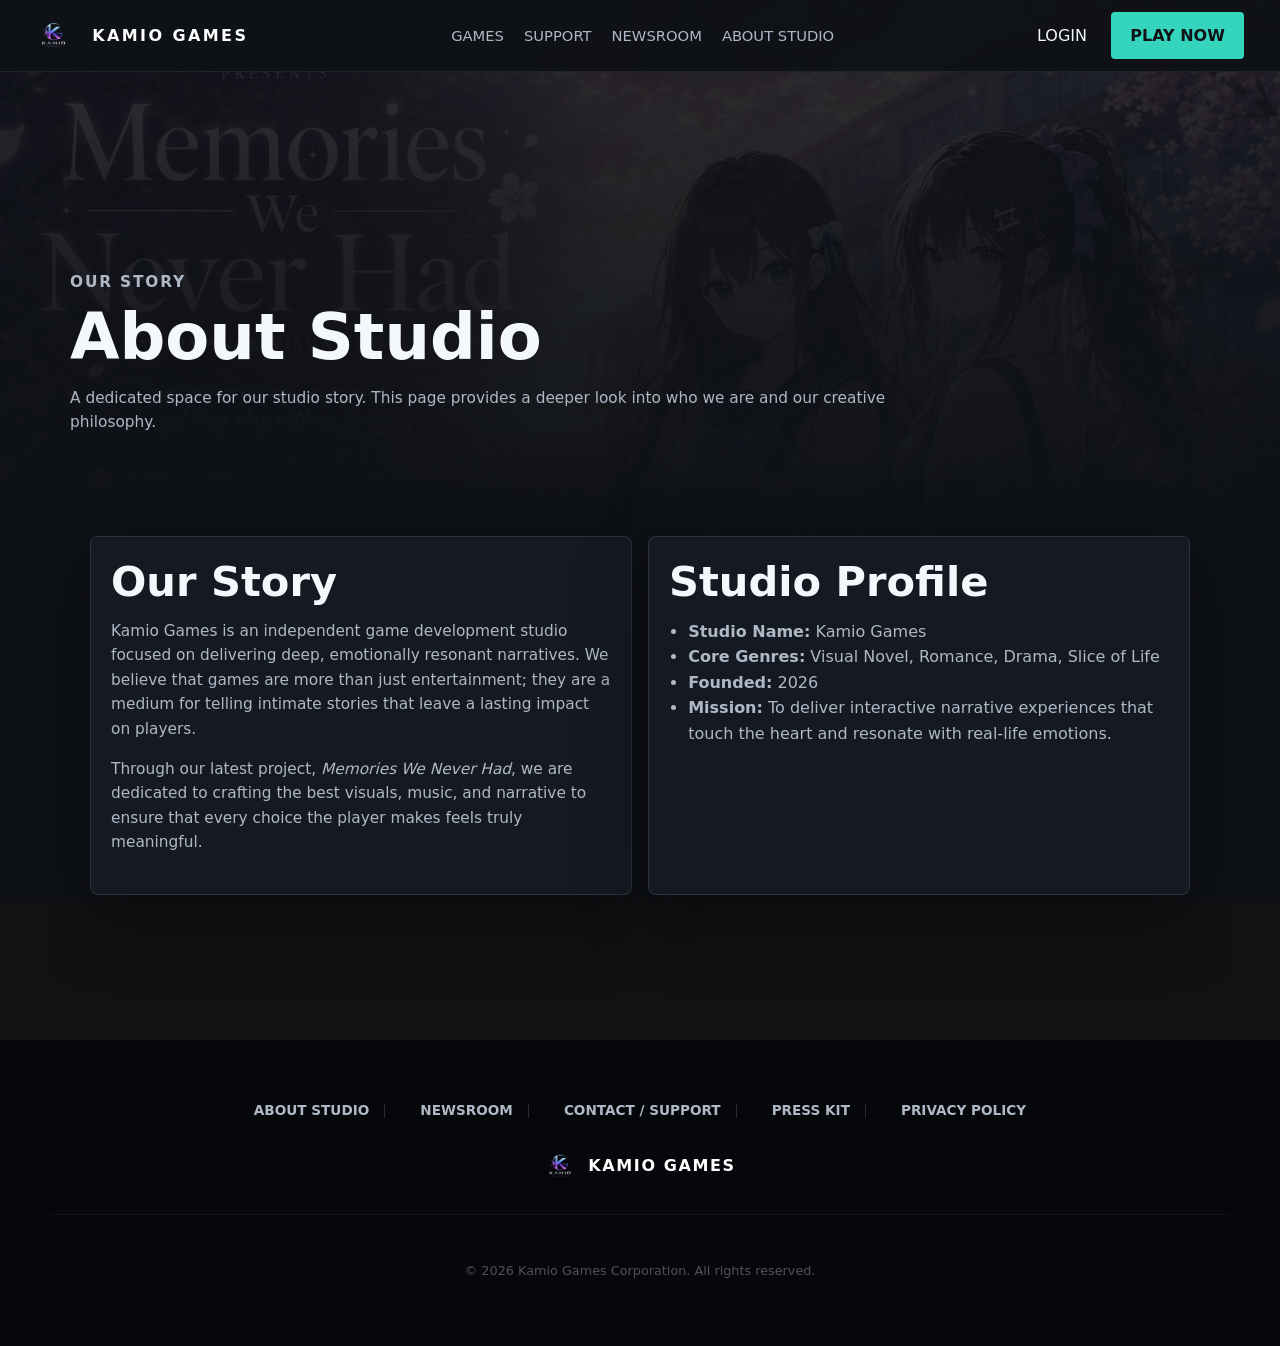
==== commit 74fc73ac: "space-line resize" ====
--- a/Frontend/about.html
+++ b/Frontend/about.html
@@ -23,7 +23,9 @@
         <a href="about.html" class="nav-link">ABOUT STUDIO</a>
       </nav>
       <div class="header-right-actions">
-        <a class="header-login" href="#">LOGIN</a>
+        <a href="#" class="btn-popup" data-alert="Login feature is coming soon!"
+          >LOGIN</a
+        >
         <a class="header-cta portal-cta" href="index.html#games-section"
           >PLAY NOW</a
         >
@@ -96,5 +98,6 @@
         <p>&copy; 2026 Kamio Games Corporation. All rights reserved.</p>
       </div>
     </footer>
+    <script src="popup.js"></script>
   </body>
 </html>
--- a/Frontend/styles.css
+++ b/Frontend/styles.css
@@ -1223,7 +1223,7 @@
 }
 
 .news-item-card h3 {
-  margin: 0.75rem 0;
+  margin: 0.25rem 0;
   color: #fff;
   font-size: 1.2rem;
 }
@@ -1750,3 +1750,19 @@
     grid-template-columns: 1fr;
   }
 }
+
+@media screen and (max-width: 768px) {
+  .inner-page,
+  .content-grid,
+  .content-panel {
+    padding-top: 1rem !important;
+    padding-bottom: 1rem !important;
+  }
+
+  .page-hero {
+    min-height: auto !important;
+    padding: 2rem 0 !important;
+  }
+}
+
+
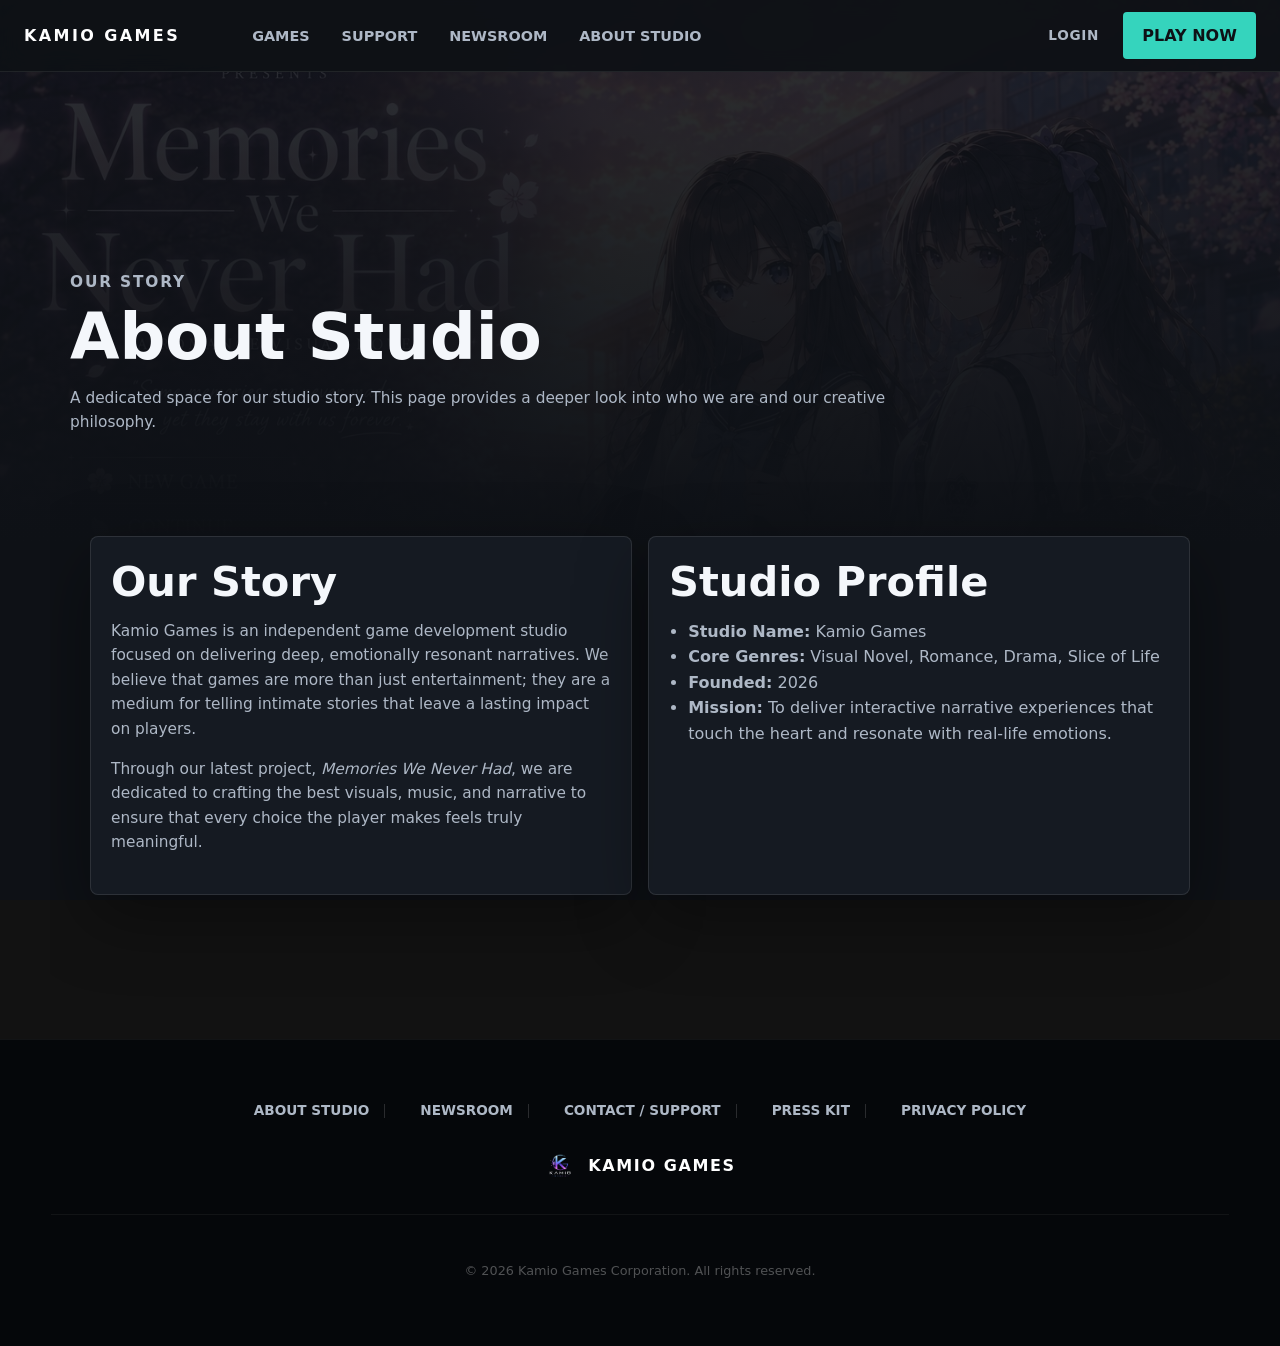
==== commit d566b3e3: "revisi header, navbar, tampilan mobile, pengecekan bahasa" ====
--- a/Frontend/about.html
+++ b/Frontend/about.html
@@ -5,32 +5,10 @@
     <meta name="viewport" content="width=device-width, initial-scale=1.0" />
     <title>About Studio - Kamio Games</title>
     <link rel="stylesheet" href="styles.css?v=3" />
+    <link rel="icon" type="image/png" href="../Asset/Kamio-games-logo.png" />
   </head>
   <body>
-    <header class="site-header global-navbar">
-      <a class="brand" href="index.html" aria-label="Kamio Games home">
-        <img
-          src="../Asset/Kamio-games-logo.png"
-          alt="Kamio Logo"
-          class="nav-logo"
-        />
-        <span class="brand-text">KAMIO GAMES</span>
-      </a>
-      <nav class="main-nav" aria-label="Main navigation">
-        <a href="index.html#games-section" class="nav-link">GAMES</a>
-        <a href="contact.html" class="nav-link">SUPPORT</a>
-        <a href="devlog.html" class="nav-link">NEWSROOM</a>
-        <a href="about.html" class="nav-link">ABOUT STUDIO</a>
-      </nav>
-      <div class="header-right-actions">
-        <a href="#" class="btn-popup" data-alert="Login feature is coming soon!"
-          >LOGIN</a
-        >
-        <a class="header-cta portal-cta" href="index.html#games-section"
-          >PLAY NOW</a
-        >
-      </div>
-    </header>
+    <div id="header-placeholder"></div>
 
     <main class="inner-page">
       <section class="page-hero section-label" data-point="A">
@@ -99,5 +77,6 @@
       </div>
     </footer>
     <script src="popup.js"></script>
+    <script src="portal.js"></script>
   </body>
 </html>
--- a/Frontend/styles.css
+++ b/Frontend/styles.css
@@ -46,27 +46,23 @@
 }
 
 .site-header {
+  display: flex;
+  align-items: center;
+  gap: 2.5rem;
+  padding: 0 2rem;
+  height: 4.5rem;
+  background: rgba(14, 17, 22, 0.95);
+  border-bottom: 1px solid rgba(255, 255, 255, 0.08);
   position: sticky;
   top: 0;
-  z-index: 10;
-  display: grid;
-  grid-template-columns: auto 1fr auto;
-  align-items: center;
-  gap: 2rem;
-  min-height: 4.5rem;
-  padding: 0 2.25rem;
-  background: rgba(12, 15, 20, 0.92);
-  border-bottom: 1px solid rgba(255, 255, 255, 0.08);
-  backdrop-filter: blur(16px);
-}
-
-.brand,
-.footer-brand {
-  display: inline-flex;
+  z-index: 100;
+}
+
+.brand {
+  display: flex;
   align-items: center;
   gap: 0.7rem;
   font-weight: 800;
-  letter-spacing: 0;
 }
 
 .brand-mark {
@@ -90,12 +86,20 @@
 }
 
 .main-nav {
-  justify-content: center;
+  display: flex;
+  gap: 2rem;
+  margin-right: auto;
+}
+
+.main-nav a {
+  color: var(--muted);
+  font-size: 0.9rem;
+  transition: color 0.2s;
 }
 
 .main-nav a:hover,
 .site-footer a:hover {
-  color: var(--text);
+  color: #fff;
 }
 
 .header-cta,
@@ -1665,24 +1669,43 @@
   z-index: 9999;
 }
 
+/* Pop-up Styles */
+.popup-overlay {
+  position: fixed;
+  top: 0;
+  left: 0;
+  width: 100%;
+  height: 100%;
+  background: rgba(0, 0, 0, 0.85);
+  display: flex;
+  justify-content: center;
+  align-items: center;
+  z-index: 10000; /* Paling atas */
+}
+
 .popup-content {
-  background: #202733;
-  padding: 2rem;
+  background: #171c24;
+  padding: 2.5rem;
   border-radius: 12px;
   text-align: center;
   max-width: 400px;
-  border: 1px solid #35d4bd;
-  color: white;
+  border: 1px solid #343d4c;
+  color: #f4f7fb;
+}
+
+.popup-content h3 {
+  margin-top: 0;
+  color: #35d4bd;
 }
 
 .close-btn {
-  margin-top: 1rem;
-  padding: 0.6rem 1.5rem;
+  margin-top: 1.5rem;
+  padding: 0.8rem 2rem;
+  background: #35d4bd;
+  border: none;
+  border-radius: 6px;
   cursor: pointer;
-  background: #35d4bd;
   color: #0e1116;
-  border: none;
-  border-radius: 4px;
   font-weight: bold;
 }
 
@@ -1765,4 +1788,126 @@
   }
 }
 
-
+/* Tampilan Desktop Nexon Style */
+.global-navbar {
+  display: flex;
+  align-items: center;
+  justify-content: space-between;
+  padding: 0 1.5rem;
+  height: 4.5rem;
+}
+
+.brand {
+  display: flex;
+  align-items: center;
+  gap: 0.75rem;
+} /* Nama dekat logo */
+.main-nav {
+  display: flex;
+  gap: 2rem;
+  margin-left: 2rem;
+  margin-right: auto;
+}
+.nav-link {
+  color: #fff;
+  font-weight: 600;
+  font-size: 0.9rem;
+}
+
+/* Mobile Menu Toggle - Sembunyikan di Desktop */
+.mobile-menu-toggle {
+  display: none;
+  background: none;
+  border: none;
+  cursor: pointer;
+  flex-direction: column;
+  gap: 5px;
+}
+.bar {
+  width: 25px;
+  height: 3px;
+  background: white;
+}
+
+/* Responsive Mobile */
+@media (max-width: 992px) {
+  .main-nav,
+  .desktop-only {
+    display: none;
+  } /* Sembunyikan menu desktop */
+  .mobile-menu-toggle {
+    display: flex;
+  } /* Tampilkan garis 3 */
+}
+
+/* Pastikan overlay tinggi penuh dan muncul dari kanan */
+.mobile-menu-overlay {
+  display: none;
+  position: fixed;
+  top: 0;
+  right: -100%;
+  width: min(80vw, 300px);
+  height: 100vh;
+  background: #0e1116;
+  padding: 4.5rem 1.5rem 2rem 1.5rem; /* Padding atas harus >= tinggi navbar */
+  z-index: 9999;
+  flex-direction: column;
+  transition: right 0.4s ease;
+  box-shadow: -5px 0 15px rgba(0, 0, 0, 0.5);
+}
+
+.mobile-menu-overlay.active {
+  display: flex !important;
+  right: 0 !important;
+}
+
+/* Sembunyikan Login di mobile agar tidak duplikat */
+@media (max-width: 992px) {
+  .header-login {
+    display: none !important;
+  }
+}
+
+/* Memisahkan daftar menu dengan tombol aksi */
+.mobile-nav-links {
+  margin-top: 1rem;
+  display: flex;
+  flex-direction: column;
+  gap: 2rem;
+}
+
+.mobile-auth-actions {
+  margin-top: auto; /* Mendorong ke bawah secara otomatis */
+  padding-bottom: 2rem;
+  display: flex;
+  flex-direction: column;
+  gap: 10px;
+}
+
+.close-menu-btn {
+  position: absolute;
+  top: 0; /* Tempel ke paling atas */
+  right: 0; /* Tempel ke paling kanan */
+  width: 4.5rem; /* Lebar sama dengan area tombol menu */
+  height: 4.5rem; /* Tinggi sama dengan tinggi navbar */
+  background: none;
+  border: none;
+  color: #fff;
+  font-size: 1.8rem;
+  cursor: pointer;
+  display: flex;
+  align-items: center;
+  justify-content: center;
+}
+
+/* Styling untuk elemen di dalam overlay */
+.mobile-nav-links {
+    display: flex; flex-direction: column; gap: 2rem;
+    padding: 1.5rem; margin-top: 2rem;
+}
+.mobile-auth-actions {
+    margin-top: auto; padding: 1.5rem;
+    display: flex; flex-direction: column; gap: 10px;
+}
+.mobile-login-btn { padding: 12px; border: 1px solid #555; text-align: center; }
+.mobile-register-btn { padding: 12px; background: #35d4bd; color: black; text-align: center; font-weight: bold; }
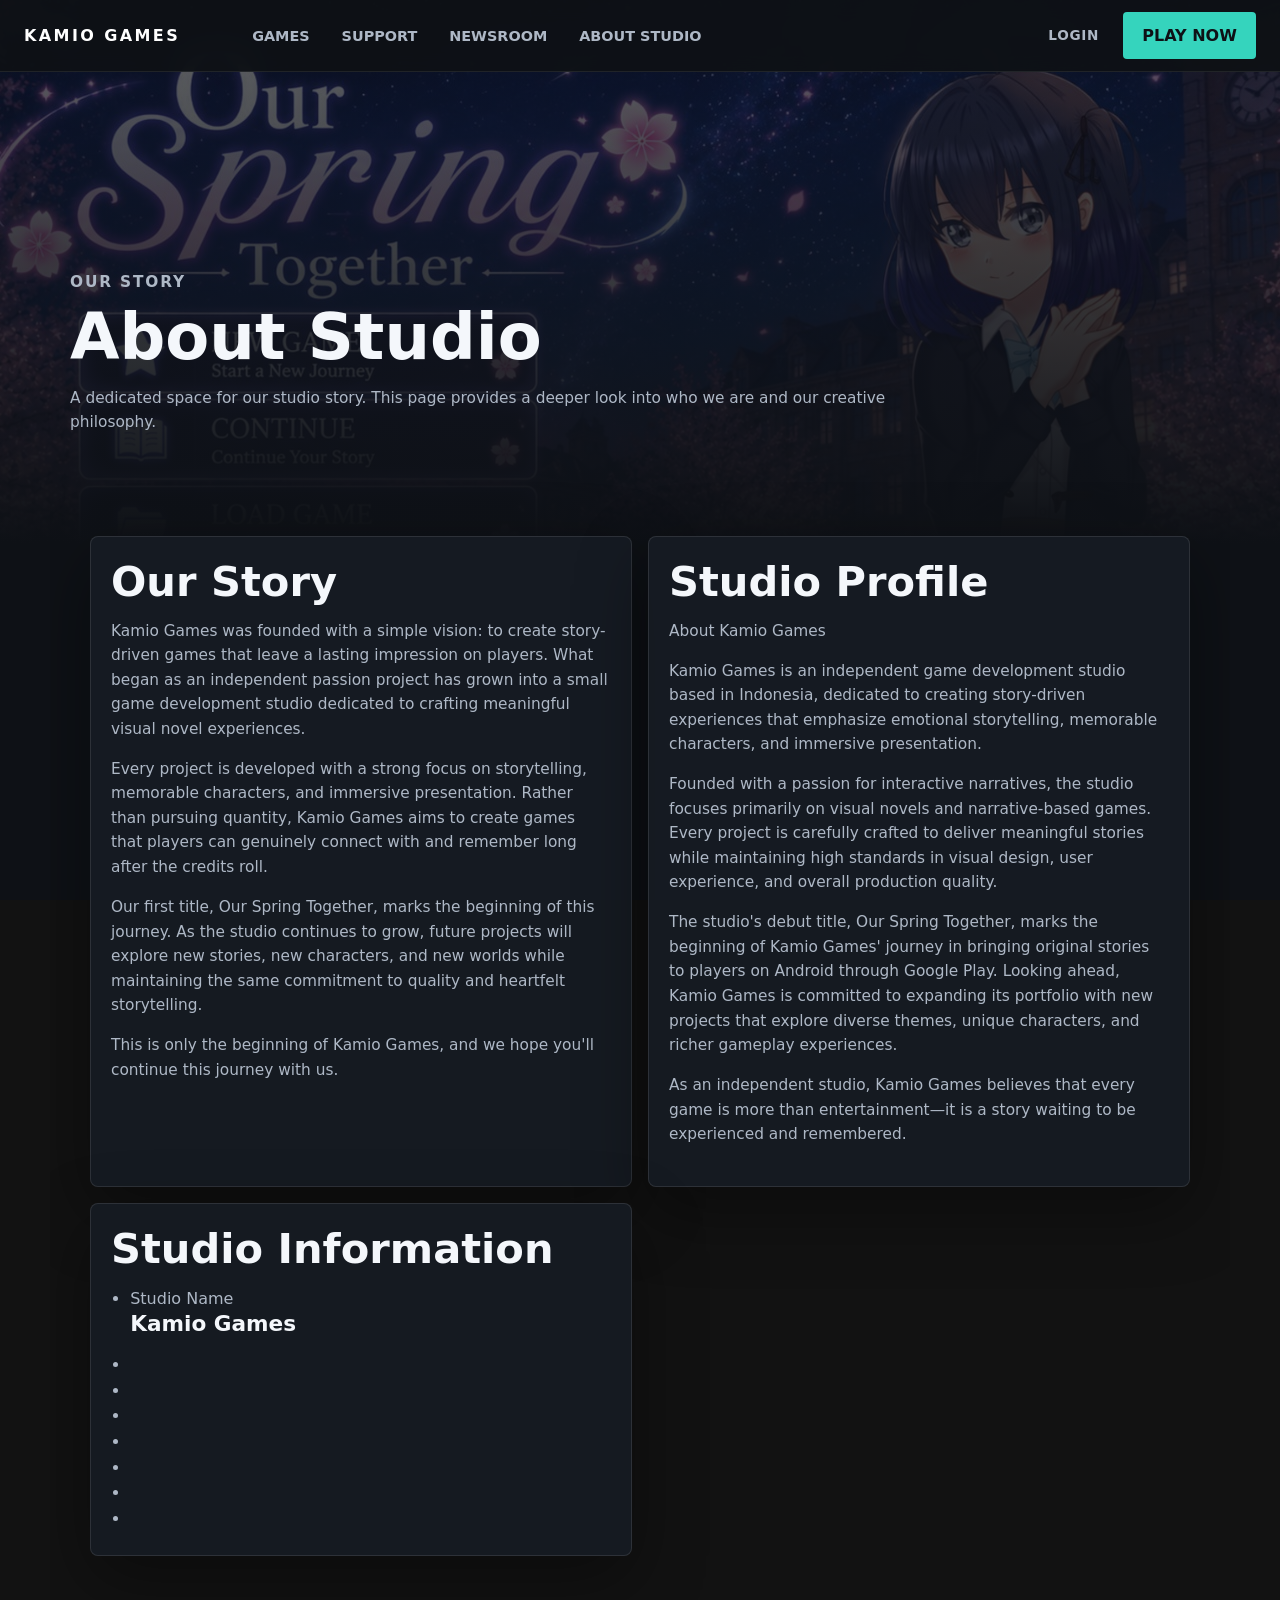
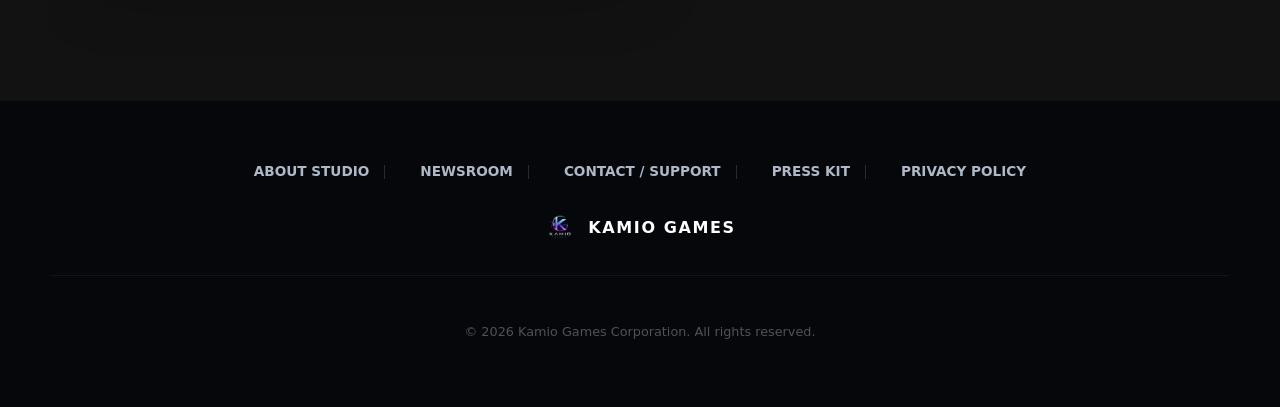
==== commit 17a11faf: "update beberapa thing" ====
--- a/Frontend/about.html
+++ b/Frontend/about.html
@@ -4,8 +4,8 @@
     <meta charset="UTF-8" />
     <meta name="viewport" content="width=device-width, initial-scale=1.0" />
     <title>About Studio - Kamio Games</title>
-    <link rel="stylesheet" href="styles.css?v=3" />
-    <link rel="icon" type="image/png" href="../Asset/Kamio-games-logo.png" />
+    <link rel="stylesheet" href="styles.css?v=4" />
+    <link rel="icon" type="image/png" href="Asset/Kamio-games-logo.png" />
   </head>
   <body>
     <div id="header-placeholder"></div>
@@ -24,30 +24,77 @@
         <article class="content-panel">
           <h2>Our Story</h2>
           <p>
-            Kamio Games is an independent game development studio focused on
-            delivering deep, emotionally resonant narratives. We believe that
-            games are more than just entertainment; they are a medium for
-            telling intimate stories that leave a lasting impact on players.
+           Kamio Games was founded with a simple vision: to create story-driven games that leave a lasting impression on players. What began as an independent passion project has grown into a small game development studio dedicated to crafting meaningful visual novel experiences.
           </p>
           <p>
-            Through our latest project, <em>Memories We Never Had</em>, we are
-            dedicated to crafting the best visuals, music, and narrative to
-            ensure that every choice the player makes feels truly meaningful.
+           Every project is developed with a strong focus on storytelling, memorable characters, and immersive presentation. Rather than pursuing quantity, Kamio Games aims to create games that players can genuinely connect with and remember long after the credits roll.
+          </p>
+          <p>
+           Our first title, Our Spring Together, marks the beginning of this journey. As the studio continues to grow, future projects will explore new stories, new characters, and new worlds while maintaining the same commitment to quality and heartfelt storytelling.
+          </p>
+          <p>
+           This is only the beginning of Kamio Games, and we hope you'll continue this journey with us.
           </p>
         </article>
         <article class="content-panel">
           <h2>Studio Profile</h2>
+          <p>
+          About Kamio Games
+          </p>
+          <p>
+          Kamio Games is an independent game development studio based in Indonesia, dedicated to creating story-driven experiences that emphasize emotional storytelling, memorable characters, and immersive presentation.
+          </p>
+          <p>
+          Founded with a passion for interactive narratives, the studio focuses primarily on visual novels and narrative-based games. Every project is carefully crafted to deliver meaningful stories while maintaining high standards in visual design, user experience, and overall production quality.
+          </p>
+          <p>
+          The studio's debut title, Our Spring Together, marks the beginning of Kamio Games' journey in bringing original stories to players on Android through Google Play. Looking ahead, Kamio Games is committed to expanding its portfolio with new projects that explore diverse themes, unique characters, and richer gameplay experiences.
+          </p>
+          <p>
+          As an independent studio, Kamio Games believes that every game is more than entertainment—it is a story waiting to be experienced and remembered.
+          </p>
+        </article>
+        <article class="content-panel">
+          <h2>Studio Information</h2>
           <ul>
-            <li><strong>Studio Name:</strong> Kamio Games</li>
             <li>
-              <strong>Core Genres:</strong> Visual Novel, Romance, Drama, Slice
-              of Life
+              Studio Name
             </li>
-            <li><strong>Founded:</strong> 2026</li>
+            <h3>Kamio Games</h3>
+          </ul>
+          <ul>
             <li>
-              <strong>Mission:</strong> To deliver interactive narrative
-              experiences that touch the heart and resonate with real-life
-              emotions.
+
+            </li>
+          </ul>
+          <ul>
+            <li>
+
+            </li>
+          </ul>
+          <ul>
+            <li>
+
+            </li>
+          </ul>
+          <ul>
+            <li>
+
+            </li>
+          </ul>
+          <ul>
+            <li>
+
+            </li>
+          </ul>
+          <ul>
+            <li>
+
+            </li>
+          </ul>
+          <ul>
+            <li>
+
             </li>
           </ul>
         </article>
@@ -59,7 +106,7 @@
         <div class="footer-brand-nexon">
           <img
             class="footer-logo"
-            src="../Asset/Kamio-games-logo.png"
+            src="Asset/Kamio-games-logo.png"
             alt="Kamio Games"
           />
           <span>KAMIO GAMES</span>
--- a/Frontend/styles.css
+++ b/Frontend/styles.css
@@ -24,8 +24,8 @@
 body {
   margin: 0;
   background:
-    linear-gradient(180deg, rgba(14, 17, 22, 0.86), #0e1116 34rem),
-    url("../Asset/main-menu.jpeg");
+    linear-gradient(180deg, rgba(14, 17, 22, 0.65), #0e1116 34rem),
+    url("Asset/s1.jpeg");
   background-attachment: fixed;
   background-position: center top;
   background-size: cover;
@@ -552,7 +552,7 @@
 .download-page {
   background:
     linear-gradient(180deg, rgba(14, 17, 22, 0.35), rgba(14, 17, 22, 0.96)),
-    url("../Asset/main-menu.jpeg");
+    url("Asset/main-menu.jpeg");
   background-position: center;
   background-size: cover;
   background-attachment: fixed;
@@ -718,7 +718,7 @@
 .contact-body {
   background:
     linear-gradient(180deg, rgba(14, 17, 22, 0.85), rgba(14, 17, 22, 0.95)),
-    url("../Asset/main-menu.jpeg") center / cover fixed;
+    url("Asset/main-menu.jpeg") center / cover fixed;
   color: var(--text);
 }
 
@@ -932,7 +932,7 @@
       rgba(9, 12, 16, 0.95) 30%,
       rgba(9, 12, 16, 0.4) 100%
     ),
-    url("../Asset/main-menu.jpeg") no-repeat center top;
+    url("Asset/main-menu.jpeg") no-repeat center top;
   background-size: cover;
   overflow: hidden;
 }
@@ -1849,9 +1849,9 @@
   width: min(80vw, 300px);
   height: 100vh;
   background: #0e1116;
-  padding: 4.5rem 1.5rem 2rem 1.5rem; /* Padding atas harus >= tinggi navbar */
   z-index: 9999;
   flex-direction: column;
+  padding: 1rem; /* Padding luar lebih kecil */
   transition: right 0.4s ease;
   box-shadow: -5px 0 15px rgba(0, 0, 0, 0.5);
 }
@@ -1870,18 +1870,32 @@
 
 /* Memisahkan daftar menu dengan tombol aksi */
 .mobile-nav-links {
-  margin-top: 1rem;
   display: flex;
   flex-direction: column;
-  gap: 2rem;
+  gap: 1.5rem; /* Jarak antar menu lebih rapat */
+  margin-top: 2rem;
+  padding-left: 0.5rem;
+}
+
+.mobile-nav-links a {
+  font-size: 1.2rem;
+  font-weight: 500;
+  color: var(--text);
+  opacity: 0.9;
 }
 
 .mobile-auth-actions {
-  margin-top: auto; /* Mendorong ke bawah secara otomatis */
+  margin-top: auto; /* Mendorong ke bawah */
+  display: flex;
+  flex-direction: column;
+  gap: 0.75rem; /* Jarak antar tombol lebih rapat */
   padding-bottom: 2rem;
-  display: flex;
-  flex-direction: column;
-  gap: 10px;
+}
+.mobile-auth-actions a {
+  padding: 0.8rem;
+  text-align: center;
+  border-radius: 4px;
+  font-weight: 600;
 }
 
 .close-menu-btn {
@@ -1902,12 +1916,75 @@
 
 /* Styling untuk elemen di dalam overlay */
 .mobile-nav-links {
-    display: flex; flex-direction: column; gap: 2rem;
-    padding: 1.5rem; margin-top: 2rem;
-}
+  display: flex;
+  flex-direction: column;
+  gap: 1.5rem; /* Jarak antar menu lebih rapat */
+  margin-top: 2rem;
+  padding-left: 0.5rem;
+}
+.mobile-nav-links a {
+  font-size: 1.2rem;
+  font-weight: 500;
+  color: var(--text);
+  opacity: 0.9;
+}
+
 .mobile-auth-actions {
-    margin-top: auto; padding: 1.5rem;
-    display: flex; flex-direction: column; gap: 10px;
-}
-.mobile-login-btn { padding: 12px; border: 1px solid #555; text-align: center; }
-.mobile-register-btn { padding: 12px; background: #35d4bd; color: black; text-align: center; font-weight: bold; }
+  margin-top: auto; /* Mendorong ke bawah */
+  display: flex;
+  flex-direction: column;
+  gap: 0.75rem; /* Jarak antar tombol lebih rapat */
+  padding-bottom: 2rem;
+}
+.mobile-auth-actions a {
+  padding: 0.8rem;
+  text-align: center;
+  border-radius: 4px;
+  font-weight: 600;
+}
+.mobile-login-btn {
+  padding: 12px;
+  border: 1px solid #555;
+  text-align: center;
+}
+.mobile-register-btn {
+  padding: 12px;
+  background: #35d4bd;
+  color: black;
+  text-align: center;
+  font-weight: bold;
+}
+
+@media (max-width: 768px) {
+  /* Hilangkan margin bawaan agar tidak ada celah kosong */
+  .footer-top-nexon,
+  .footer-links-nexon,
+  .footer-bottom-nexon,
+  .footer-bottom-nexon p {
+    margin: 0 !important;
+    padding: 0 !important;
+  }
+
+  /* Rapatkan kontainer utama footer */
+  .footer-top-nexon {
+    padding-bottom: 0.5rem !important;
+  }
+
+  /* Rapatkan link footer */
+  .footer-links-nexon {
+    gap: 0.2rem 1rem !important; /* Jarak vertikal diperkecil jadi 0.2rem */
+    line-height: 1.2; /* Mengatur tinggi baris teks */
+  }
+
+  /* Rapatkan teks copyright */
+  .footer-bottom-nexon {
+    padding-top: 0.5rem !important;
+  }
+}
+
+.frame-image {
+  width: 100%;
+  height: 100%;
+  object-fit: cover; /* Memastikan gambar memenuhi frame tanpa merusak proporsi */
+  border-radius: inherit; /* Mengikuti lengkungan (border-radius) dari art-frame jika ada */
+}
